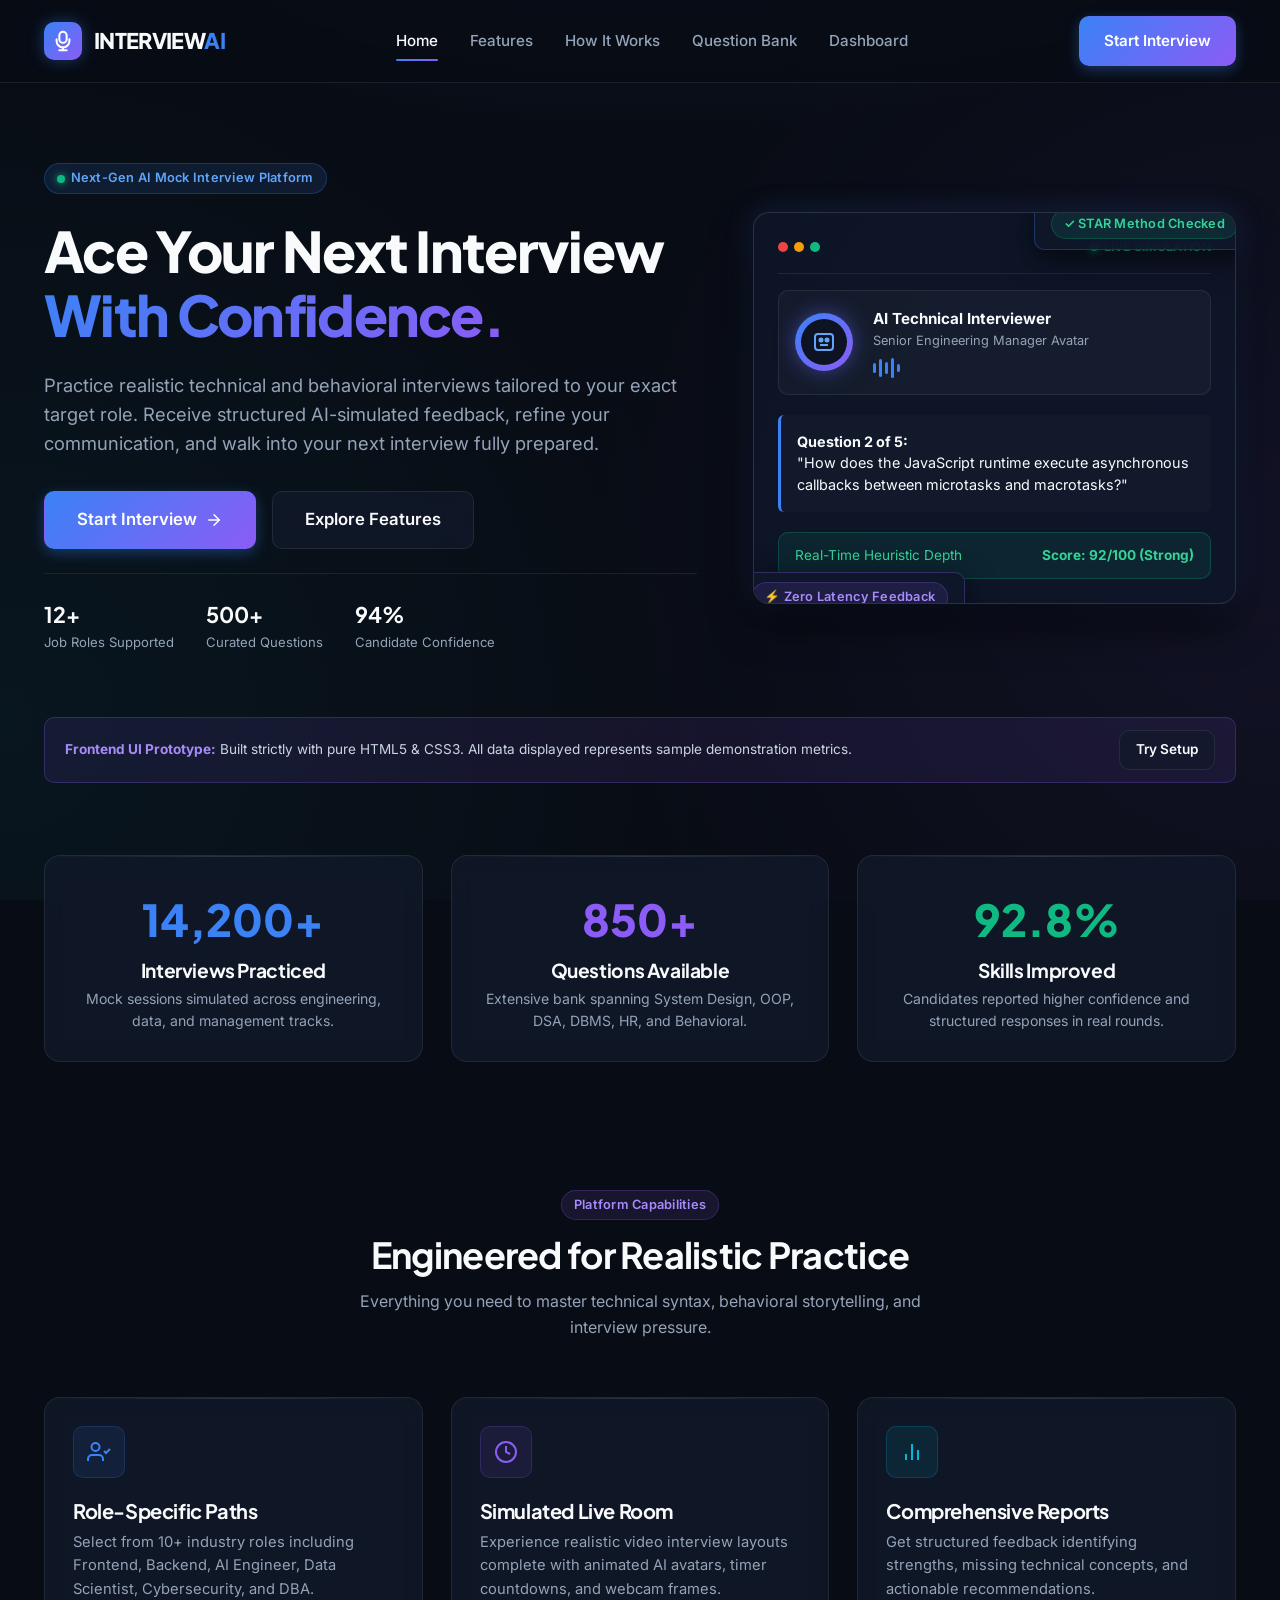
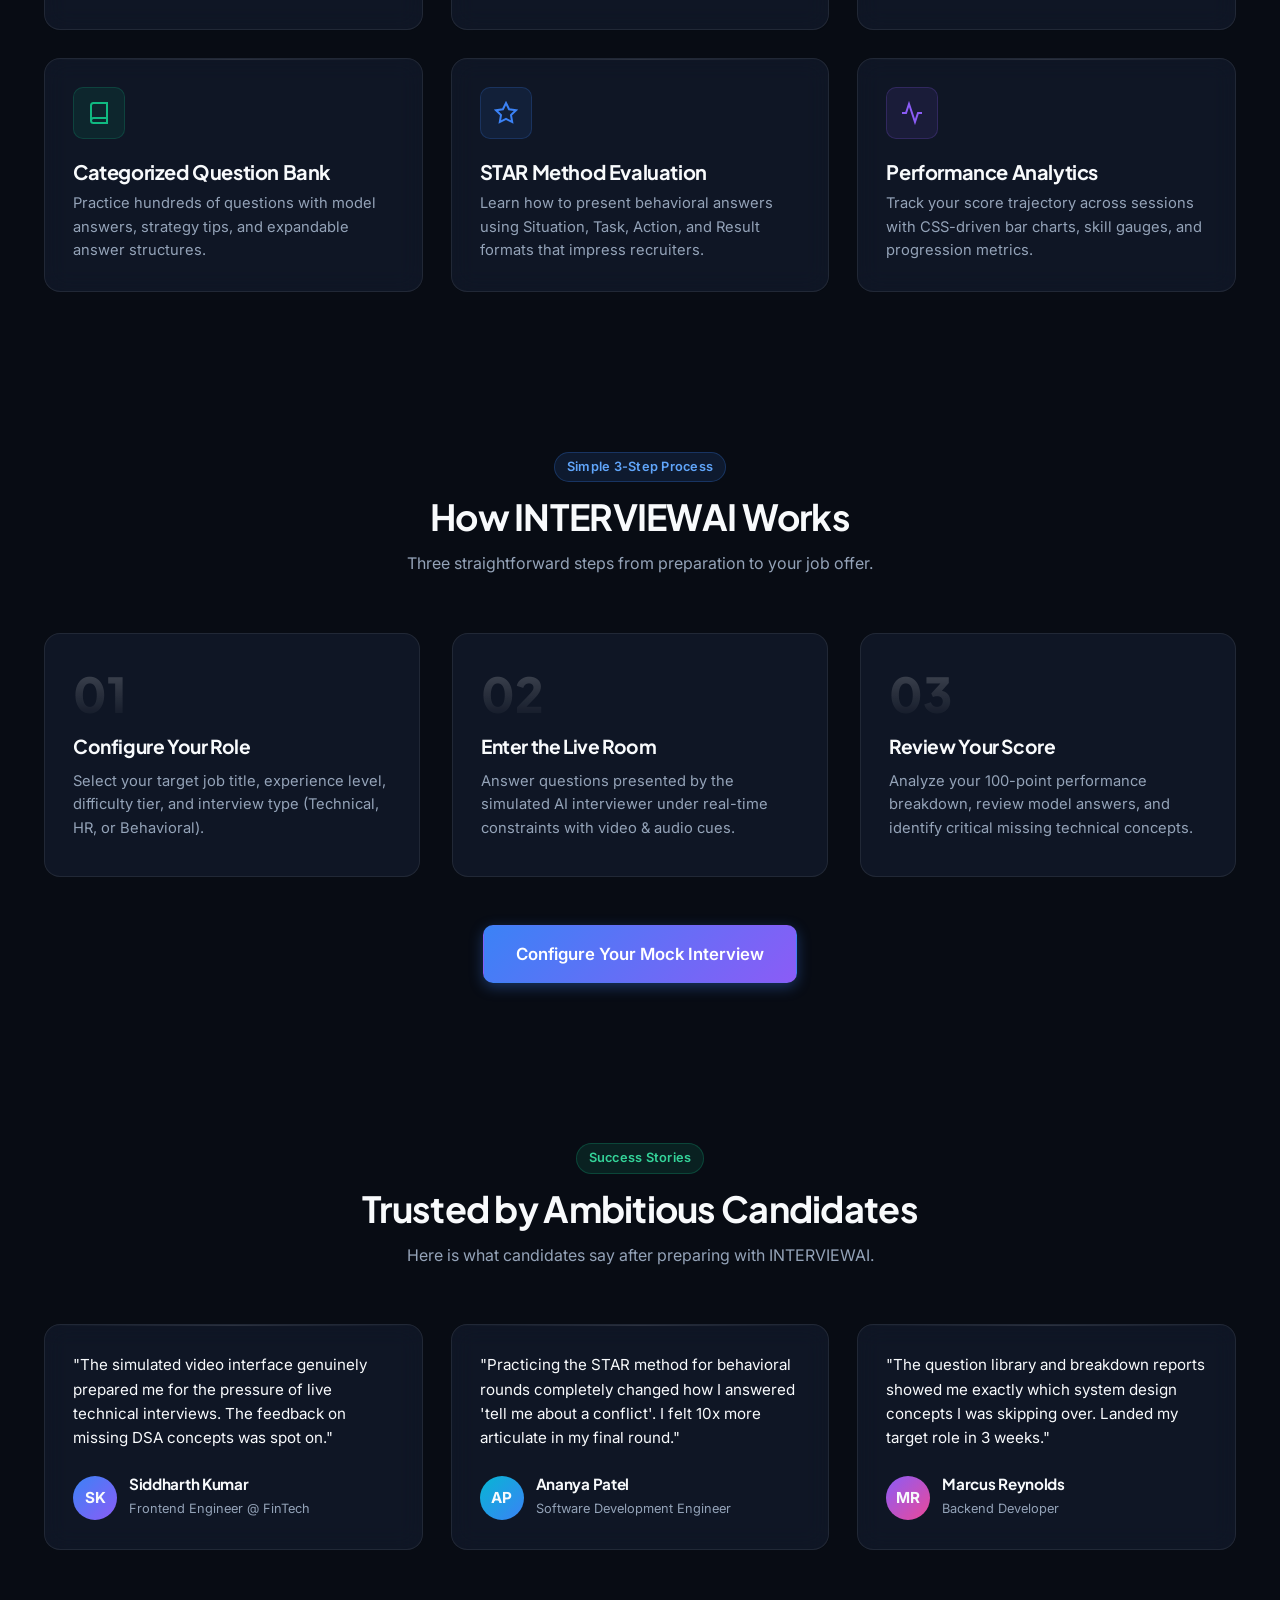
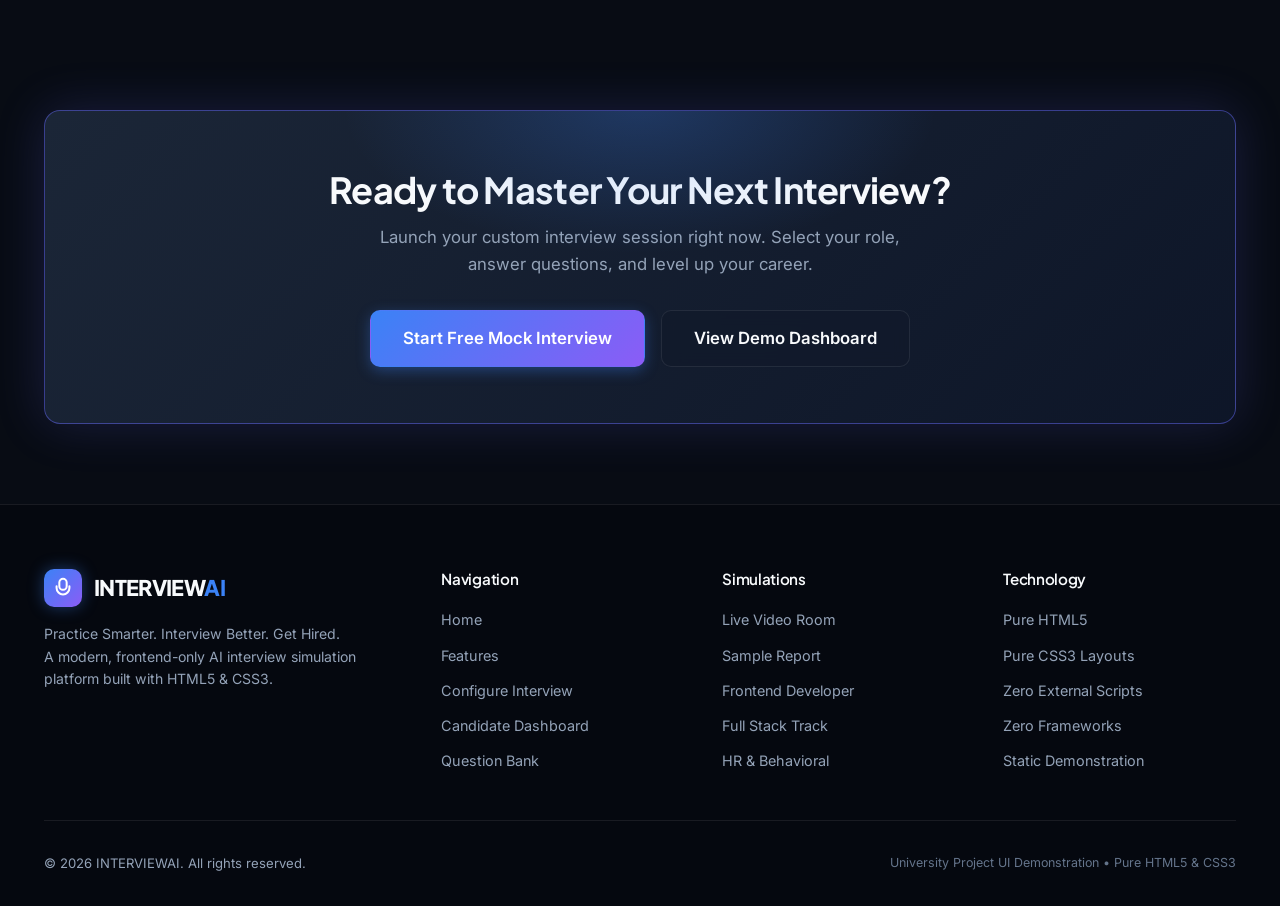
==== index.html @ 280d3ef1 "Initial commit: INTERVIEWAI modern AI interviewer UI prototype in HTML5 and CSS3" ====
<!DOCTYPE html>
<html lang="en">
<head>
  <meta charset="UTF-8">
  <meta name="viewport" content="width=device-width, initial-scale=1.0">
  <meta name="description" content="INTERVIEWAI - Practice Smarter. Interview Better. Get Hired. AI-powered mock interview platform prototype.">
  <title>INTERVIEWAI – Practice Smarter. Interview Better. Get Hired.</title>
  <link rel="stylesheet" href="css/style.css">
  <link rel="stylesheet" href="css/responsive.css">
</head>
<body>

  <!-- ================= Navigation Bar ================= -->
  <header class="navbar">
    <div class="container">
      <a href="index.html" class="brand">
        <div class="brand-icon">
          <!-- Inline Crisp SVG Icon (Zero JS) -->
          <svg viewBox="0 0 24 24" fill="none" stroke="currentColor" stroke-width="2.2" stroke-linecap="round" stroke-linejoin="round">
            <path d="M12 2a4 4 0 0 1 4 4v4a4 4 0 0 1-8 0V6a4 4 0 0 1 4-4z"></path>
            <path d="M19 10v2a7 7 0 0 1-14 0v-2"></path>
            <line x1="12" y1="19" x2="12" y2="22"></line>
            <line x1="8" y1="22" x2="16" y2="22"></line>
          </svg>
        </div>
        <div class="brand-name">INTERVIEW<span>AI</span></div>
      </a>

      <nav class="nav-links">
        <a href="index.html" class="nav-link active">Home</a>
        <a href="features.html" class="nav-link">Features</a>
        <a href="#how-it-works" class="nav-link">How It Works</a>
        <a href="questions.html" class="nav-link">Question Bank</a>
        <a href="dashboard.html" class="nav-link">Dashboard</a>
      </nav>

      <div class="nav-actions">
        <a href="setup.html" class="btn btn-primary">Start Interview</a>
      </div>
    </div>
  </header>

  <!-- ================= Hero Section ================= -->
  <section class="hero">
    <div class="container">
      <div class="hero-grid">
        
        <!-- Left Column: Copy & CTAs -->
        <div class="hero-content">
          <div class="hero-badge-wrap">
            <span class="badge badge-blue">
              <span class="pulse-dot"></span> Next-Gen AI Mock Interview Platform
            </span>
          </div>

          <h1 class="hero-title">
            Ace Your Next Interview <span class="gradient-text">With Confidence.</span>
          </h1>

          <p class="hero-description">
            Practice realistic technical and behavioral interviews tailored to your exact target role. Receive structured AI-simulated feedback, refine your communication, and walk into your next interview fully prepared.
          </p>

          <div class="hero-cta">
            <a href="setup.html" class="btn btn-primary btn-lg">
              Start Interview
              <svg width="18" height="18" viewBox="0 0 24 24" fill="none" stroke="currentColor" stroke-width="2" stroke-linecap="round" stroke-linejoin="round"><line x1="5" y1="12" x2="19" y2="12"></line><polyline points="12 5 19 12 12 19"></polyline></svg>
            </a>
            <a href="features.html" class="btn btn-secondary btn-lg">
              Explore Features
            </a>
          </div>

          <!-- Quick Statistics -->
          <div class="hero-meta">
            <div class="meta-item">
              <span class="meta-val">12+</span>
              <span class="meta-lbl">Job Roles Supported</span>
            </div>
            <div class="meta-item">
              <span class="meta-val">500+</span>
              <span class="meta-lbl">Curated Questions</span>
            </div>
            <div class="meta-item">
              <span class="meta-val">94%</span>
              <span class="meta-lbl">Candidate Confidence</span>
            </div>
          </div>
        </div>

        <!-- Right Column: Interactive CSS Illustration Mockup -->
        <div class="hero-visual">
          <div class="hero-mockup-card">
            
            <div class="mockup-header">
              <div class="mockup-dots">
                <span class="mockup-dot dot-red"></span>
                <span class="mockup-dot dot-yellow"></span>
                <span class="mockup-dot dot-green"></span>
              </div>
              <div class="mockup-status">
                <span class="pulse-dot"></span> LIVE SIMULATION
              </div>
            </div>

            <div class="mockup-body">
              
              <!-- AI Avatar Card with animated speaking waves -->
              <div class="avatar-preview">
                <div class="avatar-circle">
                  <div class="avatar-face">
                    <svg width="24" height="24" viewBox="0 0 24 24" fill="none" stroke="currentColor" stroke-width="2">
                      <rect x="3" y="4" width="18" height="16" rx="3"></rect>
                      <circle cx="9" cy="10" r="1.5" fill="currentColor"></circle>
                      <circle cx="15" cy="10" r="1.5" fill="currentColor"></circle>
                      <path d="M8 15h8"></path>
                    </svg>
                  </div>
                </div>
                <div class="avatar-details">
                  <div class="avatar-title">AI Technical Interviewer</div>
                  <div class="avatar-subtitle">Senior Engineering Manager Avatar</div>
                  <div class="speaking-wave">
                    <span class="wave-bar"></span>
                    <span class="wave-bar"></span>
                    <span class="wave-bar"></span>
                    <span class="wave-bar"></span>
                    <span class="wave-bar"></span>
                  </div>
                </div>
              </div>

              <!-- Question snippet -->
              <div class="mockup-question-box">
                <strong>Question 2 of 5:</strong>
                <p>"How does the JavaScript runtime execute asynchronous callbacks between microtasks and macrotasks?"</p>
              </div>

              <!-- Realtime Evaluation Pill -->
              <div class="mockup-score-pill">
                <span>Real-Time Heuristic Depth</span>
                <strong>Score: 92/100 (Strong)</strong>
              </div>

            </div>

            <!-- Floating Badges around mockup -->
            <div class="floating-card-1">
              <span class="badge badge-emerald">✓ STAR Method Checked</span>
            </div>
            <div class="floating-card-2">
              <span class="badge badge-violet">⚡ Zero Latency Feedback</span>
            </div>

          </div>
        </div>

      </div>
    </div>
  </section>

  <!-- ================= Prototype Notice Banner ================= -->
  <div class="container">
    <div class="prototype-banner">
      <div>
        <strong>Frontend UI Prototype:</strong> Built strictly with pure HTML5 & CSS3. All data displayed represents sample demonstration metrics.
      </div>
      <a href="setup.html" class="btn btn-sm btn-secondary">Try Setup</a>
    </div>
  </div>

  <!-- ================= Key Statistics Section ================= -->
  <section class="section-sm">
    <div class="container">
      <div class="grid-3">
        
        <div class="card text-center" style="text-align: center;">
          <div style="font-size: 2.75rem; font-weight: 800; font-family: var(--font-heading); color: var(--primary-blue); margin-bottom: 0.25rem;">
            14,200+
          </div>
          <h4 style="margin-bottom: 0.35rem;">Interviews Practiced</h4>
          <p style="color: var(--text-muted); font-size: 0.88rem;">Mock sessions simulated across engineering, data, and management tracks.</p>
        </div>

        <div class="card text-center" style="text-align: center;">
          <div style="font-size: 2.75rem; font-weight: 800; font-family: var(--font-heading); color: var(--accent-violet); margin-bottom: 0.25rem;">
            850+
          </div>
          <h4 style="margin-bottom: 0.35rem;">Questions Available</h4>
          <p style="color: var(--text-muted); font-size: 0.88rem;">Extensive bank spanning System Design, OOP, DSA, DBMS, HR, and Behavioral.</p>
        </div>

        <div class="card text-center" style="text-align: center;">
          <div style="font-size: 2.75rem; font-weight: 800; font-family: var(--font-heading); color: var(--accent-emerald); margin-bottom: 0.25rem;">
            92.8%
          </div>
          <h4 style="margin-bottom: 0.35rem;">Skills Improved</h4>
          <p style="color: var(--text-muted); font-size: 0.88rem;">Candidates reported higher confidence and structured responses in real rounds.</p>
        </div>

      </div>
    </div>
  </section>

  <!-- ================= Features Overview ================= -->
  <section class="section" id="features">
    <div class="container">
      
      <div class="section-header">
        <span class="badge badge-violet" style="margin-bottom: 0.75rem;">Platform Capabilities</span>
        <h2>Engineered for Realistic Practice</h2>
        <p>Everything you need to master technical syntax, behavioral storytelling, and interview pressure.</p>
      </div>

      <div class="grid-3">
        
        <!-- Feature 1 -->
        <div class="card feature-card">
          <div class="feature-icon-box">
            <svg width="24" height="24" viewBox="0 0 24 24" fill="none" stroke="currentColor" stroke-width="2">
              <path d="M16 21v-2a4 4 0 0 0-4-4H5a4 4 0 0 0-4 4v2"></path>
              <circle cx="8.5" cy="7" r="4"></circle>
              <polyline points="17 11 19 13 23 9"></polyline>
            </svg>
          </div>
          <h3>Role-Specific Paths</h3>
          <p>Select from 10+ industry roles including Frontend, Backend, AI Engineer, Data Scientist, Cybersecurity, and DBA.</p>
        </div>

        <!-- Feature 2 -->
        <div class="card feature-card">
          <div class="feature-icon-box violet">
            <svg width="24" height="24" viewBox="0 0 24 24" fill="none" stroke="currentColor" stroke-width="2">
              <circle cx="12" cy="12" r="10"></circle>
              <polyline points="12 6 12 12 16 14"></polyline>
            </svg>
          </div>
          <h3>Simulated Live Room</h3>
          <p>Experience realistic video interview layouts complete with animated AI avatars, timer countdowns, and webcam frames.</p>
        </div>

        <!-- Feature 3 -->
        <div class="card feature-card">
          <div class="feature-icon-box cyan">
            <svg width="24" height="24" viewBox="0 0 24 24" fill="none" stroke="currentColor" stroke-width="2">
              <line x1="18" y1="20" x2="18" y2="10"></line>
              <line x1="12" y1="20" x2="12" y2="4"></line>
              <line x1="6" y1="20" x2="6" y2="14"></line>
            </svg>
          </div>
          <h3>Comprehensive Reports</h3>
          <p>Get structured feedback identifying strengths, missing technical concepts, and actionable recommendations.</p>
        </div>

        <!-- Feature 4 -->
        <div class="card feature-card">
          <div class="feature-icon-box emerald">
            <svg width="24" height="24" viewBox="0 0 24 24" fill="none" stroke="currentColor" stroke-width="2">
              <path d="M4 19.5A2.5 2.5 0 0 1 6.5 17H20"></path>
              <path d="M6.5 2H20v20H6.5A2.5 2.5 0 0 1 4 19.5v-15A2.5 2.5 0 0 1 6.5 2z"></path>
            </svg>
          </div>
          <h3>Categorized Question Bank</h3>
          <p>Practice hundreds of questions with model answers, strategy tips, and expandable answer structures.</p>
        </div>

        <!-- Feature 5 -->
        <div class="card feature-card">
          <div class="feature-icon-box">
            <svg width="24" height="24" viewBox="0 0 24 24" fill="none" stroke="currentColor" stroke-width="2">
              <polygon points="12 2 15.09 8.26 22 9.27 17 14.14 18.18 21.02 12 17.77 5.82 21.02 7 14.14 2 9.27 8.91 8.26 12 2"></polygon>
            </svg>
          </div>
          <h3>STAR Method Evaluation</h3>
          <p>Learn how to present behavioral answers using Situation, Task, Action, and Result formats that impress recruiters.</p>
        </div>

        <!-- Feature 6 -->
        <div class="card feature-card">
          <div class="feature-icon-box violet">
            <svg width="24" height="24" viewBox="0 0 24 24" fill="none" stroke="currentColor" stroke-width="2">
              <path d="M22 12h-4l-3 9L9 3l-3 9H2"></path>
            </svg>
          </div>
          <h3>Performance Analytics</h3>
          <p>Track your score trajectory across sessions with CSS-driven bar charts, skill gauges, and progression metrics.</p>
        </div>

      </div>

    </div>
  </section>

  <!-- ================= How It Works Section ================= -->
  <section class="section" id="how-it-works">
    <div class="container">
      
      <div class="section-header">
        <span class="badge badge-blue" style="margin-bottom: 0.75rem;">Simple 3-Step Process</span>
        <h2>How INTERVIEWAI Works</h2>
        <p>Three straightforward steps from preparation to your job offer.</p>
      </div>

      <div class="steps-grid">
        
        <div class="step-card">
          <div class="step-number">01</div>
          <h3>Configure Your Role</h3>
          <p>Select your target job title, experience level, difficulty tier, and interview type (Technical, HR, or Behavioral).</p>
        </div>

        <div class="step-card">
          <div class="step-number">02</div>
          <h3>Enter the Live Room</h3>
          <p>Answer questions presented by the simulated AI interviewer under real-time constraints with video & audio cues.</p>
        </div>

        <div class="step-card">
          <div class="step-number">03</div>
          <h3>Review Your Score</h3>
          <p>Analyze your 100-point performance breakdown, review model answers, and identify critical missing technical concepts.</p>
        </div>

      </div>

      <div style="text-align: center; margin-top: 3rem;">
        <a href="setup.html" class="btn btn-primary btn-lg">Configure Your Mock Interview</a>
      </div>

    </div>
  </section>

  <!-- ================= Testimonials ================= -->
  <section class="section">
    <div class="container">
      
      <div class="section-header">
        <span class="badge badge-emerald" style="margin-bottom: 0.75rem;">Success Stories</span>
        <h2>Trusted by Ambitious Candidates</h2>
        <p>Here is what candidates say after preparing with INTERVIEWAI.</p>
      </div>

      <div class="grid-3">
        
        <div class="card testimonial-card">
          <p class="testimonial-quote">
            "The simulated video interface genuinely prepared me for the pressure of live technical interviews. The feedback on missing DSA concepts was spot on."
          </p>
          <div class="testimonial-author">
            <div class="author-avatar">SK</div>
            <div class="author-info">
              <h4>Siddharth Kumar</h4>
              <span>Frontend Engineer @ FinTech</span>
            </div>
          </div>
        </div>

        <div class="card testimonial-card">
          <p class="testimonial-quote">
            "Practicing the STAR method for behavioral rounds completely changed how I answered 'tell me about a conflict'. I felt 10x more articulate in my final round."
          </p>
          <div class="testimonial-author">
            <div class="author-avatar" style="background: var(--grad-cyan-blue);">AP</div>
            <div class="author-info">
              <h4>Ananya Patel</h4>
              <span>Software Development Engineer</span>
            </div>
          </div>
        </div>

        <div class="card testimonial-card">
          <p class="testimonial-quote">
            "The question library and breakdown reports showed me exactly which system design concepts I was skipping over. Landed my target role in 3 weeks."
          </p>
          <div class="testimonial-author">
            <div class="author-avatar" style="background: var(--grad-violet-rose);">MR</div>
            <div class="author-info">
              <h4>Marcus Reynolds</h4>
              <span>Backend Developer</span>
            </div>
          </div>
        </div>

      </div>

    </div>
  </section>

  <!-- ================= Call To Action Banner ================= -->
  <section class="section">
    <div class="container">
      <div class="cta-banner">
        <h2>Ready to Master Your Next Interview?</h2>
        <p>Launch your custom interview session right now. Select your role, answer questions, and level up your career.</p>
        <div style="display: flex; gap: 1rem; justify-content: center; flex-wrap: wrap;">
          <a href="setup.html" class="btn btn-primary btn-lg">Start Free Mock Interview</a>
          <a href="dashboard.html" class="btn btn-secondary btn-lg">View Demo Dashboard</a>
        </div>
      </div>
    </div>
  </section>

  <!-- ================= Footer ================= -->
  <footer class="footer">
    <div class="container">
      <div class="footer-grid">
        
        <div class="footer-col-brand">
          <a href="index.html" class="brand">
            <div class="brand-icon">
              <svg viewBox="0 0 24 24" fill="none" stroke="currentColor" stroke-width="2.2" stroke-linecap="round" stroke-linejoin="round">
                <path d="M12 2a4 4 0 0 1 4 4v4a4 4 0 0 1-8 0V6a4 4 0 0 1 4-4z"></path>
                <path d="M19 10v2a7 7 0 0 1-14 0v-2"></path>
              </svg>
            </div>
            <div class="brand-name">INTERVIEW<span>AI</span></div>
          </a>
          <p>
            Practice Smarter. Interview Better. Get Hired.<br>
            A modern, frontend-only AI interview simulation platform built with HTML5 & CSS3.
          </p>
        </div>

        <div class="footer-col">
          <h4>Navigation</h4>
          <div class="footer-links">
            <a href="index.html">Home</a>
            <a href="features.html">Features</a>
            <a href="setup.html">Configure Interview</a>
            <a href="dashboard.html">Candidate Dashboard</a>
            <a href="questions.html">Question Bank</a>
          </div>
        </div>

        <div class="footer-col">
          <h4>Simulations</h4>
          <div class="footer-links">
            <a href="interview.html">Live Video Room</a>
            <a href="results.html">Sample Report</a>
            <a href="setup.html">Frontend Developer</a>
            <a href="setup.html">Full Stack Track</a>
            <a href="setup.html">HR & Behavioral</a>
          </div>
        </div>

        <div class="footer-col">
          <h4>Technology</h4>
          <div class="footer-links">
            <span>Pure HTML5</span>
            <span>Pure CSS3 Layouts</span>
            <span>Zero External Scripts</span>
            <span>Zero Frameworks</span>
            <span>Static Demonstration</span>
          </div>
        </div>

      </div>

      <div class="footer-bottom">
        <div>
          © 2026 INTERVIEWAI. All rights reserved.
        </div>
        <div class="prototype-disclaimer">
          University Project UI Demonstration • Pure HTML5 & CSS3
        </div>
      </div>
    </div>
  </footer>

</body>
</html>
---- css/style.css ----
/* ==========================================================================
   INTERVIEWAI - Master Stylesheet (css/style.css)
   Pure HTML5 & CSS3 Design System
   SaaS Aesthetic: Dark Navy, Electric Blue & Violet Accents, Glassmorphism
   ========================================================================== */

@import url('https://fonts.googleapis.com/css2?family=Plus+Jakarta+Sans:wght@300;400;500;600;700;800&family=Inter:wght@300;400;500;600;700&display=swap');

/* --- Design Tokens & CSS Variables --- */
:root {
  /* Colors */
  --bg-main: #080c14;
  --bg-surface: #0f1523;
  --bg-card: rgba(18, 26, 43, 0.75);
  --bg-card-hover: rgba(26, 36, 60, 0.85);
  --bg-input: #121a2c;
  
  /* Borders */
  --border-subtle: rgba(255, 255, 255, 0.08);
  --border-focus: rgba(99, 102, 241, 0.5);
  --border-accent: rgba(59, 130, 246, 0.3);

  /* Accents */
  --primary-blue: #3b82f6;
  --primary-blue-glow: rgba(59, 130, 246, 0.25);
  --accent-violet: #8b5cf6;
  --accent-cyan: #06b6d4;
  --accent-emerald: #10b981;
  --accent-amber: #f59e0b;
  --accent-rose: #f43f5e;

  /* Gradients */
  --grad-primary: linear-gradient(135deg, #3b82f6 0%, #8b5cf6 100%);
  --grad-cyan-blue: linear-gradient(135deg, #06b6d4 0%, #3b82f6 100%);
  --grad-violet-rose: linear-gradient(135deg, #8b5cf6 0%, #ec4899 100%);
  --grad-card: linear-gradient(180deg, rgba(255, 255, 255, 0.04) 0%, rgba(255, 255, 255, 0.01) 100%);
  --grad-glow: radial-gradient(circle at 50% 0%, rgba(99, 102, 241, 0.15) 0%, transparent 70%);

  /* Typography */
  --font-heading: 'Plus Jakarta Sans', -apple-system, BlinkMacSystemFont, sans-serif;
  --font-body: 'Inter', -apple-system, BlinkMacSystemFont, sans-serif;

  /* Text Colors */
  --text-main: #f8fafc;
  --text-muted: #94a3b8;
  --text-dim: #64748b;
  --text-inverse: #090d16;

  /* Shadows */
  --shadow-sm: 0 2px 4px rgba(0, 0, 0, 0.3);
  --shadow-md: 0 4px 16px rgba(0, 0, 0, 0.4);
  --shadow-lg: 0 10px 30px rgba(0, 0, 0, 0.6);
  --shadow-glow: 0 0 25px rgba(59, 130, 246, 0.35);

  /* Radii */
  --radius-sm: 6px;
  --radius-md: 10px;
  --radius-lg: 16px;
  --radius-full: 9999px;

  /* Transitions */
  --transition-fast: all 0.2s cubic-bezier(0.4, 0, 0.2, 1);
  --transition-normal: all 0.3s cubic-bezier(0.4, 0, 0.2, 1);
}

/* --- Base & Reset --- */
*, *::before, *::after {
  box-sizing: border-box;
  margin: 0;
  padding: 0;
}

html {
  font-size: 16px;
  scroll-behavior: smooth;
  color-scheme: dark;
}

body {
  font-family: var(--font-body);
  background-color: var(--bg-main);
  color: var(--text-main);
  line-height: 1.6;
  min-height: 100vh;
  display: flex;
  flex-direction: column;
  background-image: 
    radial-gradient(ellipse 80% 50% at 50% -20%, rgba(59, 130, 246, 0.15), transparent 70%),
    radial-gradient(circle at 100% 60%, rgba(139, 92, 246, 0.08), transparent 50%),
    radial-gradient(circle at 0% 80%, rgba(6, 182, 212, 0.06), transparent 50%);
  background-attachment: fixed;
  overflow-x: hidden;
}

a {
  color: inherit;
  text-decoration: none;
  transition: var(--transition-fast);
}

ul, ol {
  list-style: none;
}

img, svg {
  display: block;
  max-width: 100%;
}

button, input, select, textarea {
  font-family: inherit;
  font-size: inherit;
}

/* --- Typography Utilities --- */
h1, h2, h3, h4, h5, h6 {
  font-family: var(--font-heading);
  font-weight: 700;
  color: var(--text-main);
  line-height: 1.25;
  letter-spacing: -0.02em;
}

h1 { font-size: 3rem; }
h2 { font-size: 2.25rem; }
h3 { font-size: 1.5rem; }
h4 { font-size: 1.2rem; }

.gradient-text {
  background: var(--grad-primary);
  -webkit-background-clip: text;
  -webkit-text-fill-color: transparent;
  background-clip: text;
}

.gradient-cyan {
  background: var(--grad-cyan-blue);
  -webkit-background-clip: text;
  -webkit-text-fill-color: transparent;
  background-clip: text;
}

p.lead {
  font-size: 1.2rem;
  color: var(--text-muted);
  max-width: 650px;
}

/* --- Container & Layout --- */
.container {
  width: 100%;
  max-width: 1240px;
  margin-left: auto;
  margin-right: auto;
  padding-left: 1.5rem;
  padding-right: 1.5rem;
}

.section {
  padding: 5rem 0;
  position: relative;
}

.section-sm {
  padding: 3rem 0;
}

.section-header {
  text-align: center;
  margin-bottom: 3.5rem;
}

.section-header h2 {
  margin-bottom: 0.75rem;
}

.section-header p {
  color: var(--text-muted);
  max-width: 580px;
  margin: 0 auto;
}

/* --- Navigation Bar --- */
.navbar {
  position: sticky;
  top: 0;
  z-index: 100;
  background: rgba(8, 12, 20, 0.85);
  backdrop-filter: blur(16px);
  -webkit-backdrop-filter: blur(16px);
  border-bottom: 1px solid var(--border-subtle);
  padding: 1rem 0;
}

.navbar .container {
  display: flex;
  align-items: center;
  justify-content: space-between;
}

.brand {
  display: flex;
  align-items: center;
  gap: 0.75rem;
  font-family: var(--font-heading);
  font-size: 1.35rem;
  font-weight: 800;
  letter-spacing: -0.03em;
  color: var(--text-main);
}

.brand-icon {
  width: 38px;
  height: 38px;
  border-radius: var(--radius-md);
  background: var(--grad-primary);
  display: flex;
  align-items: center;
  justify-content: center;
  box-shadow: 0 0 16px rgba(59, 130, 246, 0.4);
}

.brand-icon svg {
  width: 22px;
  height: 22px;
  stroke: #ffffff;
}

.brand-name span {
  color: var(--primary-blue);
}

.nav-links {
  display: flex;
  align-items: center;
  gap: 2rem;
}

.nav-link {
  color: var(--text-muted);
  font-size: 0.95rem;
  font-weight: 500;
  position: relative;
  padding: 0.25rem 0;
}

.nav-link:hover,
.nav-link.active {
  color: var(--text-main);
}

.nav-link.active::after {
  content: '';
  position: absolute;
  bottom: -4px;
  left: 0;
  width: 100%;
  height: 2px;
  background: var(--grad-primary);
  border-radius: var(--radius-full);
}

.nav-actions {
  display: flex;
  align-items: center;
  gap: 1rem;
}

/* CSS-Only Mobile Menu Toggle */
.mobile-toggle {
  display: none;
}

/* --- Buttons --- */
.btn {
  display: inline-flex;
  align-items: center;
  justify-content: center;
  gap: 0.5rem;
  padding: 0.75rem 1.5rem;
  font-size: 0.95rem;
  font-weight: 600;
  border-radius: var(--radius-md);
  border: 1px solid transparent;
  cursor: pointer;
  transition: var(--transition-fast);
  text-align: center;
  white-space: nowrap;
}

.btn-primary {
  background: var(--grad-primary);
  color: #ffffff;
  box-shadow: 0 4px 14px rgba(59, 130, 246, 0.35);
}

.btn-primary:hover {
  transform: translateY(-2px);
  box-shadow: 0 6px 20px rgba(59, 130, 246, 0.55);
}

.btn-secondary {
  background: var(--bg-card);
  color: var(--text-main);
  border-color: var(--border-subtle);
  backdrop-filter: blur(8px);
}

.btn-secondary:hover {
  background: var(--bg-card-hover);
  border-color: rgba(255, 255, 255, 0.18);
  transform: translateY(-2px);
}

.btn-outline {
  background: transparent;
  color: var(--text-main);
  border-color: var(--border-subtle);
}

.btn-outline:hover {
  border-color: var(--primary-blue);
  color: var(--primary-blue);
  background: rgba(59, 130, 246, 0.08);
}

.btn-sm {
  padding: 0.5rem 1rem;
  font-size: 0.85rem;
}

.btn-lg {
  padding: 0.9rem 2rem;
  font-size: 1.05rem;
}

.btn-block {
  width: 100%;
}

.btn-danger {
  background: rgba(244, 63, 94, 0.15);
  color: var(--accent-rose);
  border-color: rgba(244, 63, 94, 0.3);
}

.btn-danger:hover {
  background: var(--accent-rose);
  color: #fff;
}

.btn-success {
  background: rgba(16, 185, 129, 0.15);
  color: var(--accent-emerald);
  border-color: rgba(16, 185, 129, 0.3);
}

.btn-success:hover {
  background: var(--accent-emerald);
  color: #fff;
}

/* --- Badges & Pills --- */
.badge {
  display: inline-flex;
  align-items: center;
  gap: 0.35rem;
  padding: 0.25rem 0.75rem;
  border-radius: var(--radius-full);
  font-size: 0.8rem;
  font-weight: 600;
  letter-spacing: 0.02em;
}

.badge-blue {
  background: rgba(59, 130, 246, 0.12);
  color: #60a5fa;
  border: 1px solid rgba(59, 130, 246, 0.25);
}

.badge-violet {
  background: rgba(139, 92, 246, 0.12);
  color: #a78bfa;
  border: 1px solid rgba(139, 92, 246, 0.25);
}

.badge-emerald {
  background: rgba(16, 185, 129, 0.12);
  color: #34d399;
  border: 1px solid rgba(16, 185, 129, 0.25);
}

.badge-amber {
  background: rgba(245, 158, 11, 0.12);
  color: #fbbf24;
  border: 1px solid rgba(245, 158, 11, 0.25);
}

.badge-rose {
  background: rgba(244, 63, 94, 0.12);
  color: #fb7185;
  border: 1px solid rgba(244, 63, 94, 0.25);
}

.badge-gray {
  background: rgba(148, 163, 184, 0.12);
  color: #cbd5e1;
  border: 1px solid rgba(148, 163, 184, 0.2);
}

/* --- Cards & Glassmorphism --- */
.card {
  background: var(--bg-card);
  border: 1px solid var(--border-subtle);
  border-radius: var(--radius-lg);
  padding: 1.75rem;
  backdrop-filter: blur(12px);
  -webkit-backdrop-filter: blur(12px);
  transition: var(--transition-normal);
  position: relative;
  overflow: hidden;
}

.card::before {
  content: '';
  position: absolute;
  top: 0;
  left: 0;
  right: 0;
  height: 1px;
  background: linear-gradient(90deg, transparent, rgba(255, 255, 255, 0.12), transparent);
}

.card:hover {
  border-color: rgba(255, 255, 255, 0.16);
  transform: translateY(-3px);
  box-shadow: var(--shadow-md);
}

.card-interactive {
  cursor: pointer;
}

.card-interactive:hover {
  border-color: var(--border-focus);
  box-shadow: 0 10px 30px rgba(59, 130, 246, 0.15);
}

/* --- Grid Systems --- */
.grid-2 {
  display: grid;
  grid-template-columns: repeat(2, 1fr);
  gap: 1.75rem;
}

.grid-3 {
  display: grid;
  grid-template-columns: repeat(3, 1fr);
  gap: 1.75rem;
}

.grid-4 {
  display: grid;
  grid-template-columns: repeat(4, 1fr);
  gap: 1.5rem;
}

/* --- Hero Section & CSS Illustrations --- */
.hero {
  padding: 5rem 0 4rem;
  position: relative;
  overflow: hidden;
}

.hero-grid {
  display: grid;
  grid-template-columns: 1.15fr 0.85fr;
  align-items: center;
  gap: 3.5rem;
}

.hero-content {
  display: flex;
  flex-direction: column;
  gap: 1.5rem;
}

.hero-badge-wrap {
  display: inline-flex;
}

.hero-title {
  font-size: 3.5rem;
  line-height: 1.15;
  font-weight: 800;
  letter-spacing: -0.03em;
}

.hero-description {
  font-size: 1.15rem;
  color: var(--text-muted);
  line-height: 1.6;
}

.hero-cta {
  display: flex;
  align-items: center;
  gap: 1rem;
  flex-wrap: wrap;
  margin-top: 0.5rem;
}

.hero-meta {
  display: flex;
  align-items: center;
  gap: 2rem;
  padding-top: 1.5rem;
  border-top: 1px solid var(--border-subtle);
}

.meta-item {
  display: flex;
  flex-direction: column;
}

.meta-val {
  font-size: 1.35rem;
  font-weight: 700;
  color: var(--text-main);
  font-family: var(--font-heading);
}

.meta-lbl {
  font-size: 0.82rem;
  color: var(--text-muted);
}

/* Hero CSS Graphic / Illustration */
.hero-visual {
  position: relative;
}

.hero-mockup-card {
  background: rgba(15, 23, 42, 0.85);
  border: 1px solid rgba(255, 255, 255, 0.12);
  border-radius: var(--radius-lg);
  padding: 1.5rem;
  box-shadow: 0 20px 40px rgba(0, 0, 0, 0.6), 0 0 30px rgba(59, 130, 246, 0.2);
  position: relative;
  overflow: hidden;
}

.mockup-header {
  display: flex;
  align-items: center;
  justify-content: space-between;
  padding-bottom: 1rem;
  margin-bottom: 1rem;
  border-bottom: 1px solid var(--border-subtle);
}

.mockup-dots {
  display: flex;
  gap: 6px;
}

.mockup-dot {
  width: 10px;
  height: 10px;
  border-radius: 50%;
}
.dot-red { background: #ef4444; }
.dot-yellow { background: #f59e0b; }
.dot-green { background: #10b981; }

.mockup-status {
  font-size: 0.78rem;
  color: var(--accent-emerald);
  display: flex;
  align-items: center;
  gap: 6px;
  font-weight: 600;
}

.pulse-dot {
  width: 8px;
  height: 8px;
  border-radius: 50%;
  background: var(--accent-emerald);
  box-shadow: 0 0 8px var(--accent-emerald);
  animation: pulseAnimation 2s infinite;
}

@keyframes pulseAnimation {
  0% { transform: scale(0.95); box-shadow: 0 0 0 0 rgba(16, 185, 129, 0.7); }
  70% { transform: scale(1); box-shadow: 0 0 0 8px rgba(16, 185, 129, 0); }
  100% { transform: scale(0.95); box-shadow: 0 0 0 0 rgba(16, 185, 129, 0); }
}

.mockup-body {
  display: flex;
  flex-direction: column;
  gap: 1.25rem;
}

/* AI Avatar Graphic in Hero */
.avatar-preview {
  display: flex;
  align-items: center;
  gap: 1.25rem;
  background: rgba(255, 255, 255, 0.03);
  padding: 1rem;
  border-radius: var(--radius-md);
  border: 1px solid var(--border-subtle);
}

.avatar-circle {
  width: 58px;
  height: 58px;
  border-radius: 50%;
  background: var(--grad-primary);
  display: flex;
  align-items: center;
  justify-content: center;
  position: relative;
  flex-shrink: 0;
  box-shadow: 0 0 20px rgba(99, 102, 241, 0.5);
}

.avatar-face {
  width: 46px;
  height: 46px;
  border-radius: 50%;
  background: #0d1322;
  display: flex;
  align-items: center;
  justify-content: center;
  color: #60a5fa;
}

.avatar-details {
  flex: 1;
}

.avatar-title {
  font-size: 0.95rem;
  font-weight: 700;
  color: var(--text-main);
}

.avatar-subtitle {
  font-size: 0.8rem;
  color: var(--text-muted);
}

/* Sound Waves Animation */
.speaking-wave {
  display: flex;
  align-items: center;
  gap: 3px;
  height: 20px;
  margin-top: 6px;
}

.wave-bar {
  width: 3px;
  height: 6px;
  background: var(--primary-blue);
  border-radius: 2px;
  animation: waveBar 1.2s ease-in-out infinite alternate;
}

.wave-bar:nth-child(1) { animation-delay: 0.1s; height: 10px; }
.wave-bar:nth-child(2) { animation-delay: 0.3s; height: 18px; }
.wave-bar:nth-child(3) { animation-delay: 0.5s; height: 12px; }
.wave-bar:nth-child(4) { animation-delay: 0.2s; height: 20px; }
.wave-bar:nth-child(5) { animation-delay: 0.4s; height: 8px; }

@keyframes waveBar {
  0% { transform: scaleY(0.4); opacity: 0.6; }
  100% { transform: scaleY(1.3); opacity: 1; background: var(--accent-violet); }
}

.mockup-question-box {
  background: rgba(18, 26, 44, 0.9);
  border-left: 3px solid var(--primary-blue);
  padding: 1rem;
  border-radius: var(--radius-sm);
  font-size: 0.9rem;
  color: var(--text-main);
  line-height: 1.5;
}

.mockup-score-pill {
  display: flex;
  align-items: center;
  justify-content: space-between;
  background: rgba(16, 185, 129, 0.1);
  border: 1px solid rgba(16, 185, 129, 0.25);
  border-radius: var(--radius-md);
  padding: 0.75rem 1rem;
  font-size: 0.85rem;
  color: #34d399;
}

/* Floating floating badges around hero */
.floating-card-1 {
  position: absolute;
  top: -15px;
  right: -20px;
  background: rgba(15, 23, 42, 0.9);
  border: 1px solid var(--border-accent);
  padding: 0.6rem 1rem;
  border-radius: var(--radius-md);
  font-size: 0.82rem;
  display: flex;
  align-items: center;
  gap: 0.5rem;
  box-shadow: var(--shadow-lg);
  backdrop-filter: blur(10px);
  animation: floatSlow 4s ease-in-out infinite alternate;
}

.floating-card-2 {
  position: absolute;
  bottom: -20px;
  left: -20px;
  background: rgba(15, 23, 42, 0.9);
  border: 1px solid rgba(139, 92, 246, 0.3);
  padding: 0.6rem 1rem;
  border-radius: var(--radius-md);
  font-size: 0.82rem;
  display: flex;
  align-items: center;
  gap: 0.5rem;
  box-shadow: var(--shadow-lg);
  backdrop-filter: blur(10px);
  animation: floatSlow 5s ease-in-out 1s infinite alternate-reverse;
}

@keyframes floatSlow {
  0% { transform: translateY(0); }
  100% { transform: translateY(-8px); }
}

/* --- Features Overview Grid --- */
.feature-icon-box {
  width: 52px;
  height: 52px;
  border-radius: var(--radius-md);
  display: flex;
  align-items: center;
  justify-content: center;
  margin-bottom: 1.25rem;
  background: rgba(59, 130, 246, 0.1);
  border: 1px solid rgba(59, 130, 246, 0.2);
  color: var(--primary-blue);
}

.feature-icon-box.violet {
  background: rgba(139, 92, 246, 0.1);
  border-color: rgba(139, 92, 246, 0.2);
  color: var(--accent-violet);
}

.feature-icon-box.cyan {
  background: rgba(6, 182, 212, 0.1);
  border-color: rgba(6, 182, 212, 0.2);
  color: var(--accent-cyan);
}

.feature-icon-box.emerald {
  background: rgba(16, 185, 129, 0.1);
  border-color: rgba(16, 185, 129, 0.2);
  color: var(--accent-emerald);
}

.feature-card h3 {
  font-size: 1.25rem;
  margin-bottom: 0.5rem;
}

.feature-card p {
  color: var(--text-muted);
  font-size: 0.92rem;
  line-height: 1.6;
}

/* --- How It Works Steps --- */
.steps-grid {
  display: grid;
  grid-template-columns: repeat(3, 1fr);
  gap: 2rem;
  position: relative;
}

.step-card {
  position: relative;
  background: var(--bg-card);
  border: 1px solid var(--border-subtle);
  border-radius: var(--radius-lg);
  padding: 2.25rem 1.75rem;
}

.step-number {
  font-size: 3rem;
  font-weight: 800;
  font-family: var(--font-heading);
  line-height: 1;
  background: linear-gradient(180deg, rgba(255, 255, 255, 0.2) 0%, rgba(255, 255, 255, 0.02) 100%);
  -webkit-background-clip: text;
  -webkit-text-fill-color: transparent;
  margin-bottom: 1rem;
}

.step-card h3 {
  font-size: 1.2rem;
  margin-bottom: 0.75rem;
}

.step-card p {
  color: var(--text-muted);
  font-size: 0.92rem;
}

/* --- Testimonials --- */
.testimonial-card {
  display: flex;
  flex-direction: column;
  justify-content: space-between;
}

.testimonial-quote {
  font-size: 0.95rem;
  color: var(--text-main);
  line-height: 1.6;
  margin-bottom: 1.5rem;
  position: relative;
}

.testimonial-author {
  display: flex;
  align-items: center;
  gap: 0.75rem;
}

.author-avatar {
  width: 44px;
  height: 44px;
  border-radius: 50%;
  background: var(--grad-primary);
  display: flex;
  align-items: center;
  justify-content: center;
  font-weight: 700;
  font-size: 0.95rem;
}

.author-info h4 {
  font-size: 0.95rem;
  margin-bottom: 2px;
}

.author-info span {
  font-size: 0.8rem;
  color: var(--text-muted);
}

/* --- Call to Action Banner --- */
.cta-banner {
  background: linear-gradient(135deg, rgba(30, 41, 59, 0.9) 0%, rgba(15, 23, 42, 0.9) 100%);
  border: 1px solid var(--border-focus);
  border-radius: var(--radius-lg);
  padding: 3.5rem 2.5rem;
  text-align: center;
  position: relative;
  overflow: hidden;
  box-shadow: 0 0 50px rgba(99, 102, 241, 0.2);
}

.cta-banner::before {
  content: '';
  position: absolute;
  top: -50%;
  left: 50%;
  transform: translateX(-50%);
  width: 600px;
  height: 300px;
  background: radial-gradient(ellipse, rgba(59, 130, 246, 0.25), transparent 70%);
  pointer-events: none;
}

.cta-banner h2 {
  font-size: 2.25rem;
  margin-bottom: 0.75rem;
}

.cta-banner p {
  color: var(--text-muted);
  max-width: 550px;
  margin: 0 auto 2rem;
  font-size: 1.05rem;
}

/* --- Footer --- */
.footer {
  margin-top: auto;
  background: #05080f;
  border-top: 1px solid var(--border-subtle);
  padding: 4rem 0 2rem;
  font-size: 0.9rem;
  color: var(--text-muted);
}

.footer-grid {
  display: grid;
  grid-template-columns: 1.5fr 1fr 1fr 1fr;
  gap: 3rem;
  margin-bottom: 3rem;
}

.footer-col-brand p {
  margin-top: 1rem;
  font-size: 0.88rem;
  line-height: 1.6;
  max-width: 320px;
}

.footer-col h4 {
  color: var(--text-main);
  font-size: 0.95rem;
  margin-bottom: 1.25rem;
  font-weight: 600;
}

.footer-links {
  display: flex;
  flex-direction: column;
  gap: 0.75rem;
}

.footer-links a:hover {
  color: var(--primary-blue);
  transform: translateX(3px);
}

.footer-bottom {
  display: flex;
  align-items: center;
  justify-content: space-between;
  padding-top: 2rem;
  border-top: 1px solid var(--border-subtle);
  font-size: 0.82rem;
}

.prototype-disclaimer {
  color: var(--text-dim);
  font-size: 0.78rem;
}

/* --- Form Controls (Setup & Filters) --- */
.form-group {
  display: flex;
  flex-direction: column;
  gap: 0.5rem;
  margin-bottom: 1.5rem;
}

.form-label {
  font-size: 0.9rem;
  font-weight: 600;
  color: var(--text-main);
}

.form-hint {
  font-size: 0.8rem;
  color: var(--text-muted);
}

.form-control {
  width: 100%;
  padding: 0.85rem 1.15rem;
  background: var(--bg-input);
  border: 1px solid var(--border-subtle);
  border-radius: var(--radius-md);
  color: var(--text-main);
  font-size: 0.95rem;
  transition: var(--transition-fast);
  outline: none;
}

.form-control:focus {
  border-color: var(--primary-blue);
  box-shadow: 0 0 0 3px var(--primary-blue-glow);
}

select.form-control {
  appearance: none;
  background-image: url("data:image/svg+xml;charset=UTF-8,%3csvg xmlns='http://www.w3.org/2000/svg' viewBox='0 0 24 24' fill='none' stroke='%2394a3b8' stroke-width='2' stroke-linecap='round' stroke-linejoin='round'%3e%3cpolyline points='6 9 12 15 18 9'%3e%3c/polyline%3e%3c/svg%3e");
  background-repeat: no-repeat;
  background-position: right 1rem center;
  background-size: 1.1em;
  padding-right: 2.5rem;
  cursor: pointer;
}

textarea.form-control {
  resize: vertical;
  min-height: 120px;
}

/* Radio Cards Grid */
.radio-card-grid {
  display: grid;
  grid-template-columns: repeat(auto-fit, minmax(140px, 1fr));
  gap: 0.75rem;
}

.radio-card {
  position: relative;
  display: block;
}

.radio-card input {
  position: absolute;
  opacity: 0;
  cursor: pointer;
}

.radio-card-content {
  display: flex;
  flex-direction: column;
  align-items: center;
  justify-content: center;
  padding: 1rem 0.75rem;
  background: var(--bg-surface);
  border: 1px solid var(--border-subtle);
  border-radius: var(--radius-md);
  cursor: pointer;
  text-align: center;
  transition: var(--transition-fast);
  font-weight: 500;
  font-size: 0.88rem;
  color: var(--text-muted);
}

.radio-card:hover .radio-card-content {
  border-color: rgba(255, 255, 255, 0.2);
  color: var(--text-main);
}

.radio-card input:checked + .radio-card-content {
  background: rgba(59, 130, 246, 0.12);
  border-color: var(--primary-blue);
  color: #fff;
  box-shadow: 0 0 14px rgba(59, 130, 246, 0.25);
}

/* Notice & Alerts */
.prototype-banner {
  background: rgba(139, 92, 246, 0.1);
  border: 1px solid rgba(139, 92, 246, 0.25);
  border-radius: var(--radius-md);
  padding: 0.75rem 1.25rem;
  font-size: 0.85rem;
  color: #cbd5e1;
  display: flex;
  align-items: center;
  justify-content: space-between;
  gap: 1rem;
  margin-bottom: 1.5rem;
}

.prototype-banner strong {
  color: #a78bfa;
}
---- css/responsive.css ----
/* ==========================================================================
   INTERVIEWAI - Responsive Stylesheet (css/responsive.css)
   Clean Breakpoint Adaptation for Desktops, Laptops, Tablets & Mobile Devices
   ========================================================================== */

/* --- Tablet / Medium Screens (Max Width: 1024px) --- */
@media (max-width: 1024px) {
  .hero-grid {
    grid-template-columns: 1fr;
    gap: 3rem;
  }

  .hero-content {
    text-align: center;
    align-items: center;
  }

  .hero-title {
    font-size: 2.75rem;
  }

  .hero-cta {
    justify-content: center;
  }

  .hero-meta {
    justify-content: center;
  }

  .hero-mockup-card {
    max-width: 600px;
    margin: 0 auto;
  }

  .dashboard-top-grid {
    grid-template-columns: 1fr;
  }

  .analytics-grid {
    grid-template-columns: 1fr;
  }

  .interview-layout {
    grid-template-columns: 1fr;
  }

  .competency-cards-grid {
    grid-template-columns: repeat(2, 1fr);
  }

  .results-hero-card {
    grid-template-columns: 1fr;
    text-align: center;
    gap: 2rem;
  }

  .hero-verdict-details {
    align-items: center;
  }

  .verdict-badge-row {
    justify-content: center;
  }

  .hero-meta-strip {
    justify-content: center;
  }

  .footer-grid {
    grid-template-columns: 1fr 1fr;
    gap: 2rem;
  }
}

/* --- Mobile / Small Tablet (Max Width: 768px) --- */
@media (max-width: 768px) {
  .section {
    padding: 3.5rem 0;
  }

  h1 { font-size: 2.25rem; }
  h2 { font-size: 1.75rem; }
  h3 { font-size: 1.25rem; }

  /* Navbar Mobile Layout */
  .navbar .container {
    flex-wrap: wrap;
  }

  .nav-links {
    display: flex;
    width: 100%;
    order: 3;
    margin-top: 1rem;
    padding-top: 1rem;
    border-top: 1px solid var(--border-subtle);
    justify-content: center;
    gap: 1.25rem;
    flex-wrap: wrap;
  }

  .nav-actions {
    margin-left: auto;
  }

  .video-feeds-grid {
    grid-template-columns: 1fr;
  }

  .grid-2, .grid-3, .grid-4 {
    grid-template-columns: 1fr;
  }

  .steps-grid {
    grid-template-columns: 1fr;
  }

  .metrics-grid {
    grid-template-columns: 1fr;
  }

  .feedback-two-col {
    grid-template-columns: 1fr;
  }

  .competency-cards-grid {
    grid-template-columns: 1fr;
  }

  .answer-actions {
    flex-direction: column;
    align-items: stretch;
  }

  .left-actions, .right-actions {
    display: flex;
    width: 100%;
    justify-content: space-between;
  }

  .topbar-content {
    flex-direction: column;
    align-items: flex-start;
  }

  .topbar-progress-section {
    width: 100%;
    max-width: 100%;
  }

  .topbar-timer-wrap {
    width: 100%;
    justify-content: space-between;
  }

  .floating-card-1, .floating-card-2 {
    display: none;
  }

  .footer-grid {
    grid-template-columns: 1fr;
    gap: 2rem;
  }

  .footer-bottom {
    flex-direction: column;
    gap: 1rem;
    text-align: center;
  }
}

/* --- Extra Small Screens (Max Width: 480px) --- */
@media (max-width: 480px) {
  .hero-title {
    font-size: 2rem;
  }

  .btn {
    width: 100%;
  }

  .hero-cta {
    flex-direction: column;
    width: 100%;
  }

  .summary-left {
    flex-direction: column;
    align-items: flex-start;
    gap: 0.5rem;
  }

  .review-summary-bar {
    flex-direction: column;
    align-items: flex-start;
    gap: 0.75rem;
  }

  .summary-right {
    width: 100%;
    justify-content: space-between;
  }
}
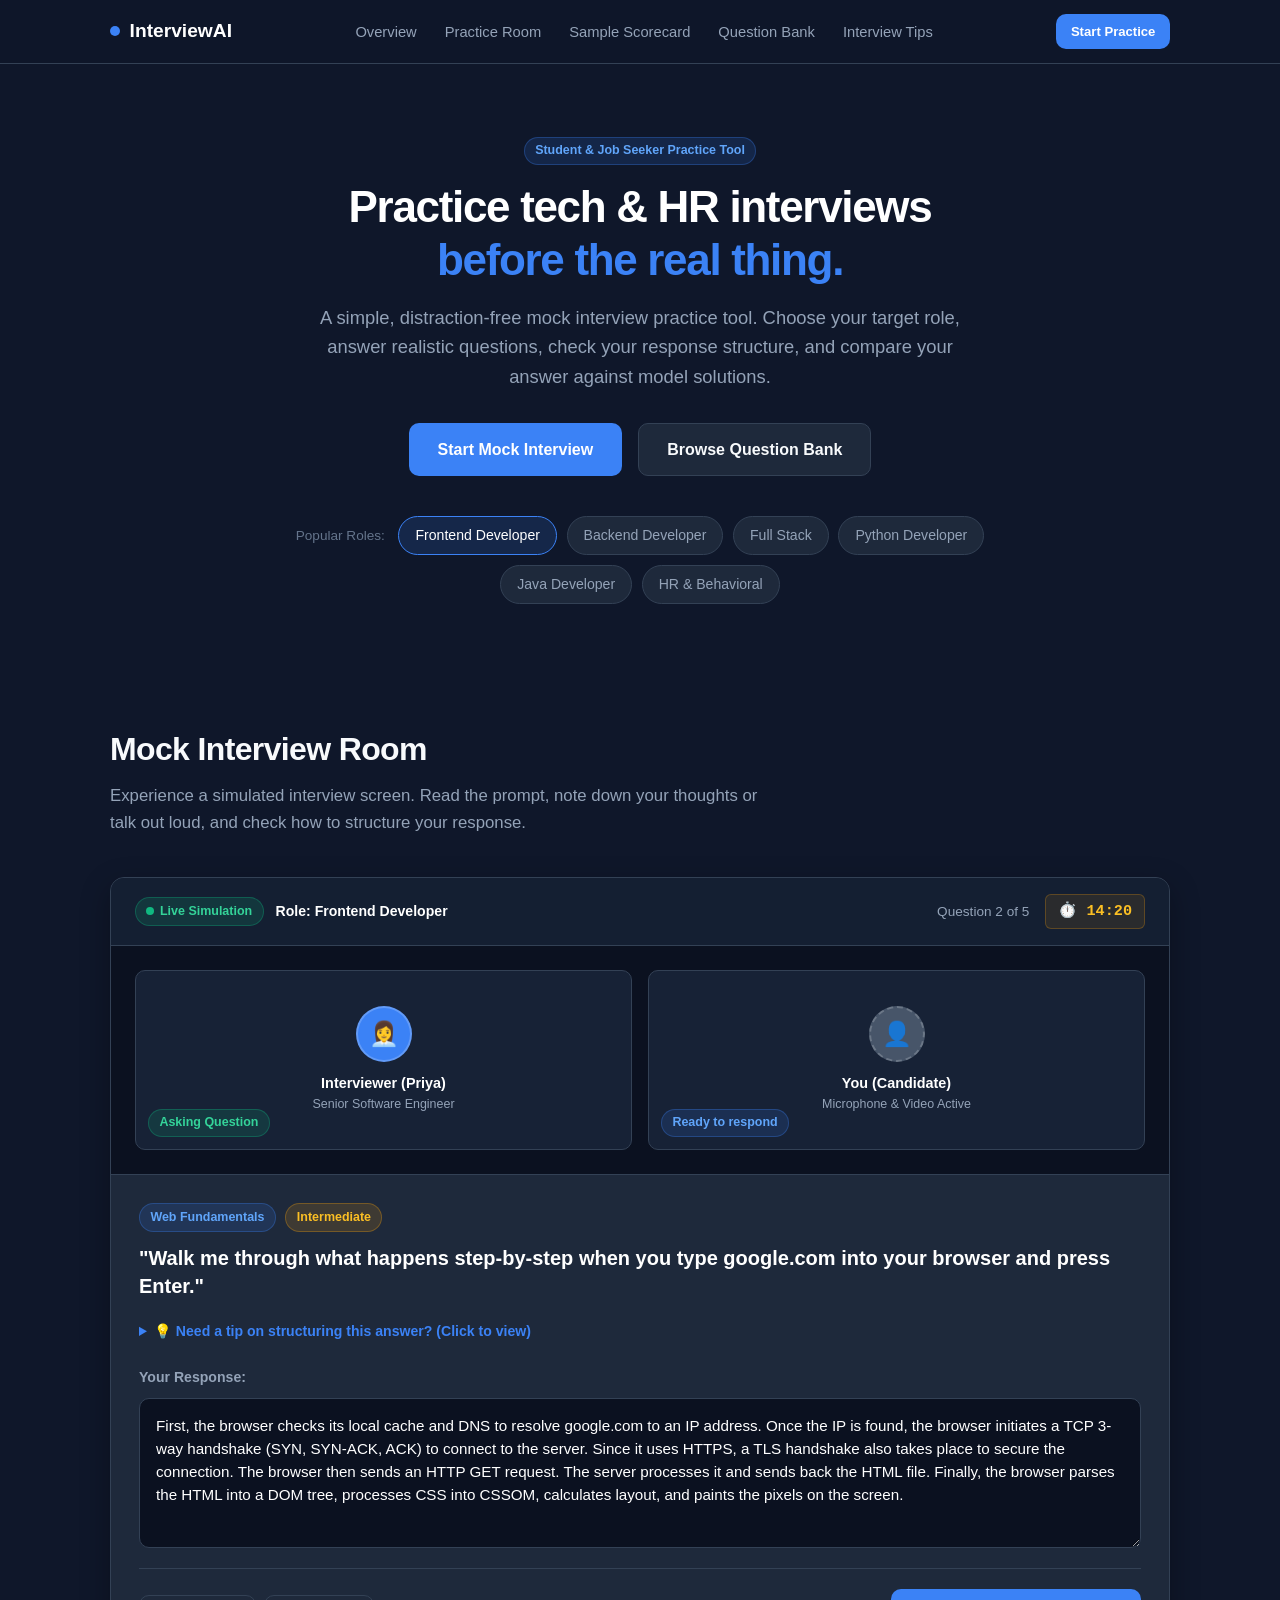
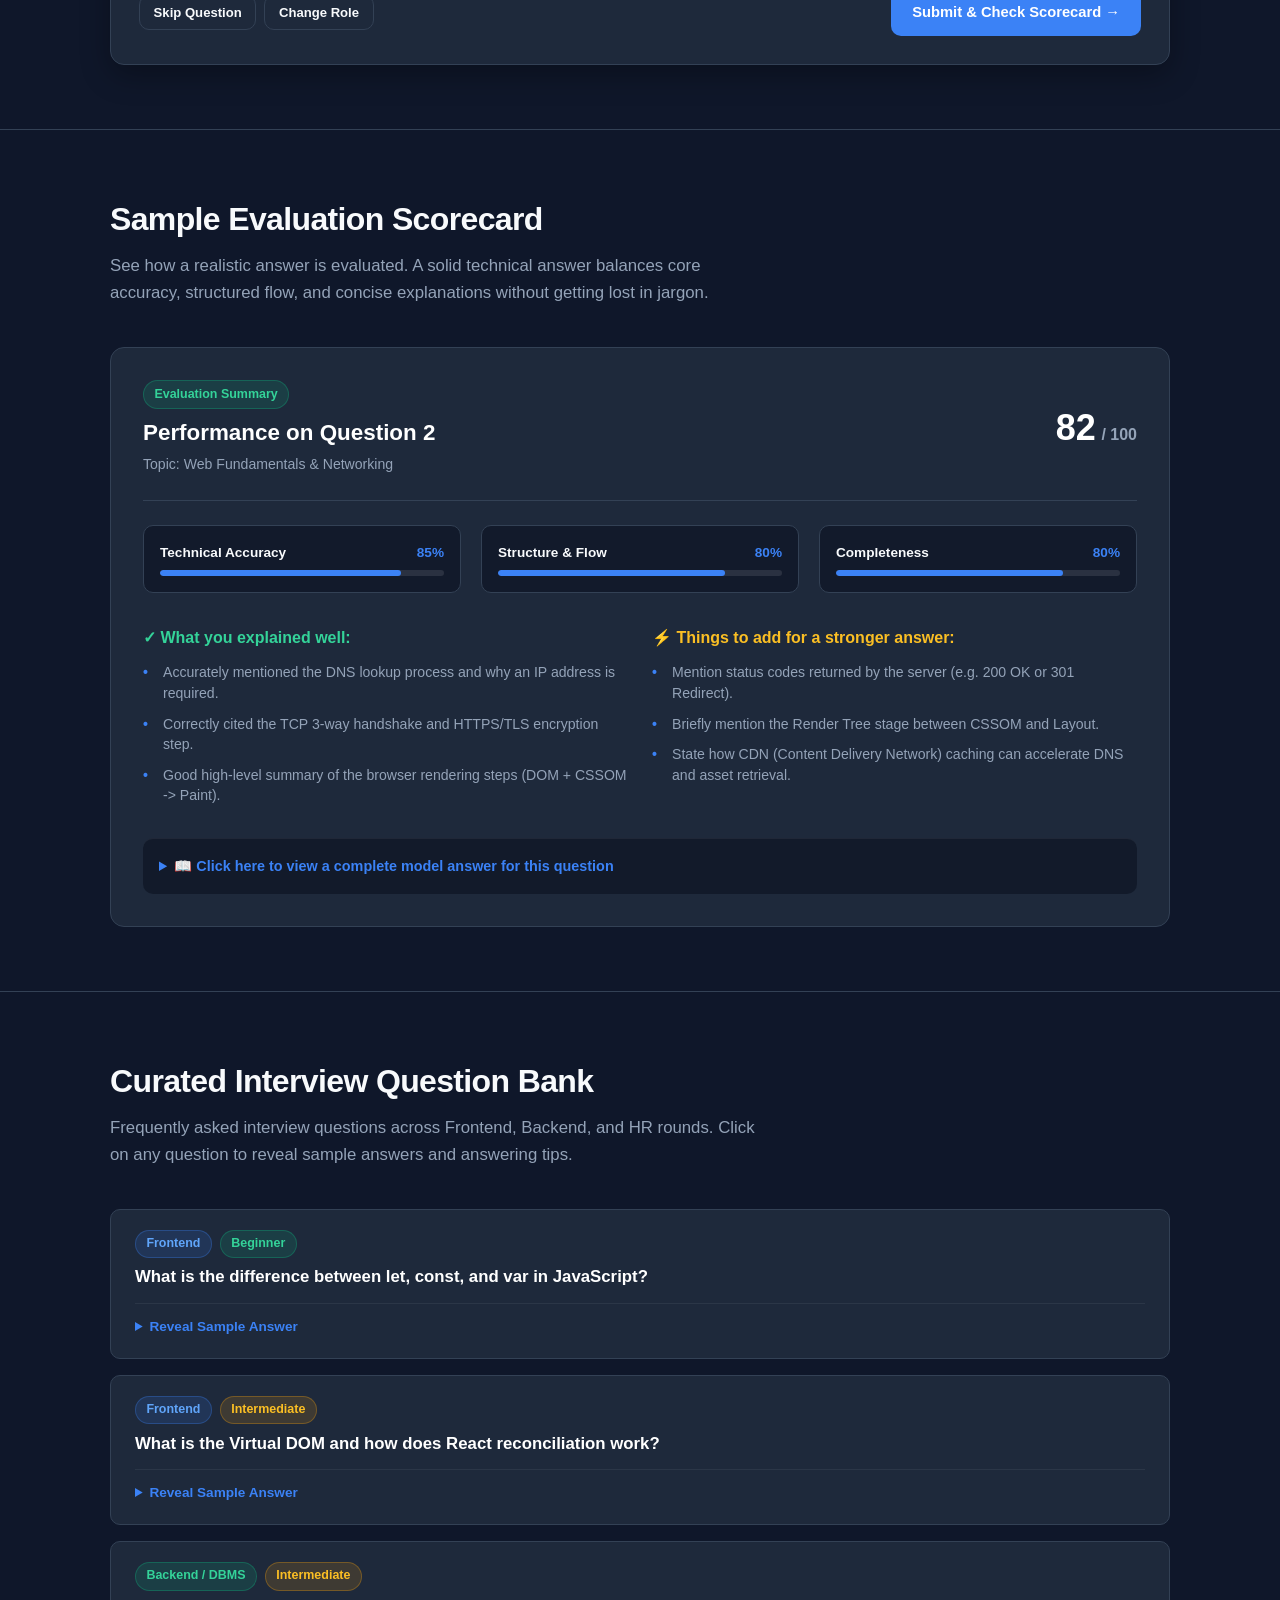
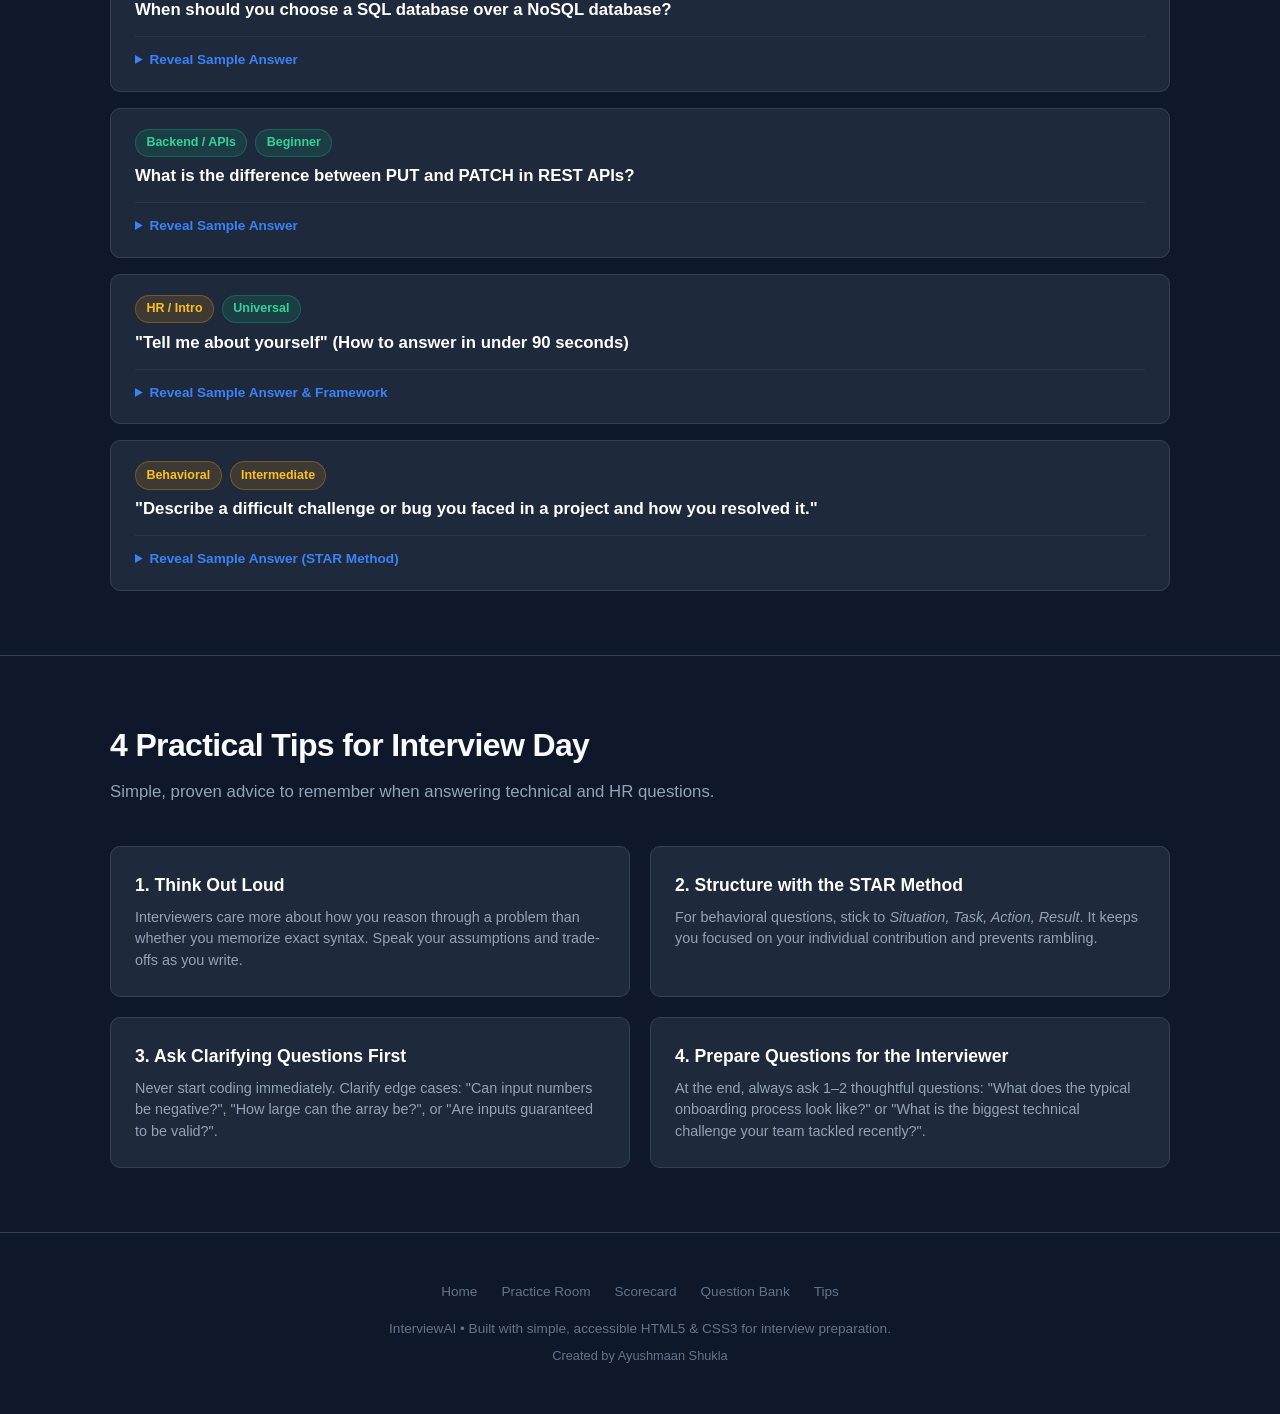
==== commit 1ab95000: "Simplify project into clean single-page index.html and css/style.css with human-crafted UI" ====
--- a/index.html
+++ b/index.html
@@ -3,287 +3,397 @@
 <head>
   <meta charset="UTF-8">
   <meta name="viewport" content="width=device-width, initial-scale=1.0">
-  <meta name="description" content="INTERVIEWAI - Practice Smarter. Interview Better. Get Hired. AI-powered mock interview platform prototype.">
-  <title>INTERVIEWAI – Practice Smarter. Interview Better. Get Hired.</title>
+  <meta name="description" content="InterviewAI - A clean, simple mock interview tool for students and job seekers to practice technical and HR questions.">
+  <title>InterviewAI – Practice Technical & HR Mock Interviews</title>
   <link rel="stylesheet" href="css/style.css">
-  <link rel="stylesheet" href="css/responsive.css">
 </head>
 <body>
 
   <!-- ================= Navigation Bar ================= -->
   <header class="navbar">
-    <div class="container">
-      <a href="index.html" class="brand">
-        <div class="brand-icon">
-          <!-- Inline Crisp SVG Icon (Zero JS) -->
-          <svg viewBox="0 0 24 24" fill="none" stroke="currentColor" stroke-width="2.2" stroke-linecap="round" stroke-linejoin="round">
-            <path d="M12 2a4 4 0 0 1 4 4v4a4 4 0 0 1-8 0V6a4 4 0 0 1 4-4z"></path>
-            <path d="M19 10v2a7 7 0 0 1-14 0v-2"></path>
-            <line x1="12" y1="19" x2="12" y2="22"></line>
-            <line x1="8" y1="22" x2="16" y2="22"></line>
-          </svg>
-        </div>
-        <div class="brand-name">INTERVIEW<span>AI</span></div>
+    <div class="container nav-container">
+      <a href="#home" class="nav-brand">
+        <span class="brand-dot"></span>
+        InterviewAI
       </a>
 
-      <nav class="nav-links">
-        <a href="index.html" class="nav-link active">Home</a>
-        <a href="features.html" class="nav-link">Features</a>
-        <a href="#how-it-works" class="nav-link">How It Works</a>
-        <a href="questions.html" class="nav-link">Question Bank</a>
-        <a href="dashboard.html" class="nav-link">Dashboard</a>
+      <nav>
+        <ul class="nav-links">
+          <li><a href="#home" class="nav-link">Overview</a></li>
+          <li><a href="#practice" class="nav-link">Practice Room</a></li>
+          <li><a href="#scorecard" class="nav-link">Sample Scorecard</a></li>
+          <li><a href="#questions" class="nav-link">Question Bank</a></li>
+          <li><a href="#tips" class="nav-link">Interview Tips</a></li>
+        </ul>
       </nav>
 
-      <div class="nav-actions">
-        <a href="setup.html" class="btn btn-primary">Start Interview</a>
-      </div>
+      <a href="#practice" class="btn btn-primary btn-sm">Start Practice</a>
     </div>
   </header>
 
   <!-- ================= Hero Section ================= -->
-  <section class="hero">
-    <div class="container">
-      <div class="hero-grid">
+  <section class="hero" id="home">
+    <div class="container">
+      <div class="hero-tag">
+        <span class="badge badge-blue">Student & Job Seeker Practice Tool</span>
+      </div>
+
+      <h1 class="hero-title">
+        Practice tech & HR interviews <br><span>before the real thing.</span>
+      </h1>
+
+      <p class="hero-subtitle">
+        A simple, distraction-free mock interview practice tool. Choose your target role, answer realistic questions, check your response structure, and compare your answer against model solutions.
+      </p>
+
+      <div class="hero-cta">
+        <a href="#practice" class="btn btn-primary btn-lg">Start Mock Interview</a>
+        <a href="#questions" class="btn btn-secondary btn-lg">Browse Question Bank</a>
+      </div>
+
+      <!-- Role Selection Pills -->
+      <div class="role-pills-wrap">
+        <span style="font-size: 0.85rem; color: var(--text-dim); margin-right: 0.25rem;">Popular Roles:</span>
+        <a href="#practice" class="role-pill active">Frontend Developer</a>
+        <a href="#practice" class="role-pill">Backend Developer</a>
+        <a href="#practice" class="role-pill">Full Stack</a>
+        <a href="#practice" class="role-pill">Python Developer</a>
+        <a href="#practice" class="role-pill">Java Developer</a>
+        <a href="#practice" class="role-pill">HR & Behavioral</a>
+      </div>
+    </div>
+  </section>
+
+  <!-- ================= 1. Live Mock Interview Room ================= -->
+  <section class="section" id="practice">
+    <div class="container">
+      
+      <div class="section-title">Mock Interview Room</div>
+      <p class="section-desc">
+        Experience a simulated interview screen. Read the prompt, note down your thoughts or talk out loud, and check how to structure your response.
+      </p>
+
+      <div class="interview-box">
         
-        <!-- Left Column: Copy & CTAs -->
-        <div class="hero-content">
-          <div class="hero-badge-wrap">
-            <span class="badge badge-blue">
-              <span class="pulse-dot"></span> Next-Gen AI Mock Interview Platform
+        <!-- Interview Status Topbar -->
+        <div class="interview-topbar">
+          <div style="display: flex; align-items: center; gap: 0.75rem;">
+            <span class="badge badge-green">
+              <span class="live-pulse"></span> Live Simulation
             </span>
-          </div>
-
-          <h1 class="hero-title">
-            Ace Your Next Interview <span class="gradient-text">With Confidence.</span>
-          </h1>
-
-          <p class="hero-description">
-            Practice realistic technical and behavioral interviews tailored to your exact target role. Receive structured AI-simulated feedback, refine your communication, and walk into your next interview fully prepared.
-          </p>
-
-          <div class="hero-cta">
-            <a href="setup.html" class="btn btn-primary btn-lg">
-              Start Interview
-              <svg width="18" height="18" viewBox="0 0 24 24" fill="none" stroke="currentColor" stroke-width="2" stroke-linecap="round" stroke-linejoin="round"><line x1="5" y1="12" x2="19" y2="12"></line><polyline points="12 5 19 12 12 19"></polyline></svg>
+            <span style="font-size: 0.88rem; font-weight: 600; color: #fff;">
+              Role: Frontend Developer
+            </span>
+          </div>
+
+          <div style="display: flex; align-items: center; gap: 1rem;">
+            <span style="font-size: 0.85rem; color: var(--text-muted);">Question 2 of 5</span>
+            <div class="timer-tag" title="Simulated countdown timer">
+              ⏱️ 14:20
+            </div>
+          </div>
+        </div>
+
+        <!-- Video Split Stage -->
+        <div class="video-stage">
+          
+          <!-- Interviewer Tile -->
+          <div class="video-tile">
+            <div class="interviewer-avatar">👩‍💼</div>
+            <div class="tile-label">Interviewer (Priya)</div>
+            <div class="tile-sub">Senior Software Engineer</div>
+            <div class="tile-tag-bottom">
+              <span class="badge badge-green">Asking Question</span>
+            </div>
+          </div>
+
+          <!-- Candidate Webcam Preview Tile -->
+          <div class="video-tile">
+            <div class="candidate-avatar">👤</div>
+            <div class="tile-label">You (Candidate)</div>
+            <div class="tile-sub">Microphone & Video Active</div>
+            <div class="tile-tag-bottom">
+              <span class="badge badge-blue">Ready to respond</span>
+            </div>
+          </div>
+
+        </div>
+
+        <!-- Question Prompt Area -->
+        <div class="question-wrap">
+          
+          <div class="question-meta">
+            <span class="badge badge-blue">Web Fundamentals</span>
+            <span class="badge badge-amber">Intermediate</span>
+          </div>
+
+          <h2 class="question-heading">
+            "Walk me through what happens step-by-step when you type google.com into your browser and press Enter."
+          </h2>
+
+          <!-- Expandable Answering Tips -->
+          <details class="tips-toggle">
+            <summary>💡 Need a tip on structuring this answer? (Click to view)</summary>
+            <div class="tips-content">
+              <strong>Key Steps to Mention:</strong>
+              <ol style="margin-top: 0.4rem; padding-left: 1.25rem;">
+                <li><strong>DNS Lookup:</strong> Browser checks cache (browser, OS, router) then queries DNS servers to resolve the domain to an IP address.</li>
+                <li><strong>TCP Handshake:</strong> Browser initiates a 3-way handshake (SYN, SYN-ACK, ACK) to establish a connection with the server.</li>
+                <li><strong>TLS Handshake:</strong> For HTTPS, certificates and encryption keys are exchanged.</li>
+                <li><strong>HTTP Request & Response:</strong> Browser sends GET request; server responds with HTML, status codes (e.g. 200 OK), and headers.</li>
+                <li><strong>Browser Rendering:</strong> HTML is parsed to DOM, CSS to CSSOM, combined into Render Tree, followed by Layout and Paint.</li>
+              </ol>
+            </div>
+          </details>
+
+          <!-- Candidate Answer Area -->
+          <div class="answer-box">
+            <label for="user-answer" class="answer-label">Your Response:</label>
+            <textarea 
+              id="user-answer" 
+              class="answer-textarea" 
+              placeholder="Type your notes or bullet points here to practice your response...">First, the browser checks its local cache and DNS to resolve google.com to an IP address. Once the IP is found, the browser initiates a TCP 3-way handshake (SYN, SYN-ACK, ACK) to connect to the server. Since it uses HTTPS, a TLS handshake also takes place to secure the connection. The browser then sends an HTTP GET request. The server processes it and sends back the HTML file. Finally, the browser parses the HTML into a DOM tree, processes CSS into CSSOM, calculates layout, and paints the pixels on the screen.</textarea>
+          </div>
+
+          <!-- Action Buttons -->
+          <div class="action-bar">
+            <div style="display: flex; gap: 0.5rem;">
+              <a href="#questions" class="btn btn-secondary btn-sm">Skip Question</a>
+              <a href="#home" class="btn btn-secondary btn-sm">Change Role</a>
+            </div>
+
+            <a href="#scorecard" class="btn btn-primary">
+              Submit & Check Scorecard →
             </a>
-            <a href="features.html" class="btn btn-secondary btn-lg">
-              Explore Features
-            </a>
-          </div>
-
-          <!-- Quick Statistics -->
-          <div class="hero-meta">
-            <div class="meta-item">
-              <span class="meta-val">12+</span>
-              <span class="meta-lbl">Job Roles Supported</span>
-            </div>
-            <div class="meta-item">
-              <span class="meta-val">500+</span>
-              <span class="meta-lbl">Curated Questions</span>
-            </div>
-            <div class="meta-item">
-              <span class="meta-val">94%</span>
-              <span class="meta-lbl">Candidate Confidence</span>
-            </div>
-          </div>
-        </div>
-
-        <!-- Right Column: Interactive CSS Illustration Mockup -->
-        <div class="hero-visual">
-          <div class="hero-mockup-card">
-            
-            <div class="mockup-header">
-              <div class="mockup-dots">
-                <span class="mockup-dot dot-red"></span>
-                <span class="mockup-dot dot-yellow"></span>
-                <span class="mockup-dot dot-green"></span>
-              </div>
-              <div class="mockup-status">
-                <span class="pulse-dot"></span> LIVE SIMULATION
-              </div>
-            </div>
-
-            <div class="mockup-body">
-              
-              <!-- AI Avatar Card with animated speaking waves -->
-              <div class="avatar-preview">
-                <div class="avatar-circle">
-                  <div class="avatar-face">
-                    <svg width="24" height="24" viewBox="0 0 24 24" fill="none" stroke="currentColor" stroke-width="2">
-                      <rect x="3" y="4" width="18" height="16" rx="3"></rect>
-                      <circle cx="9" cy="10" r="1.5" fill="currentColor"></circle>
-                      <circle cx="15" cy="10" r="1.5" fill="currentColor"></circle>
-                      <path d="M8 15h8"></path>
-                    </svg>
-                  </div>
-                </div>
-                <div class="avatar-details">
-                  <div class="avatar-title">AI Technical Interviewer</div>
-                  <div class="avatar-subtitle">Senior Engineering Manager Avatar</div>
-                  <div class="speaking-wave">
-                    <span class="wave-bar"></span>
-                    <span class="wave-bar"></span>
-                    <span class="wave-bar"></span>
-                    <span class="wave-bar"></span>
-                    <span class="wave-bar"></span>
-                  </div>
-                </div>
-              </div>
-
-              <!-- Question snippet -->
-              <div class="mockup-question-box">
-                <strong>Question 2 of 5:</strong>
-                <p>"How does the JavaScript runtime execute asynchronous callbacks between microtasks and macrotasks?"</p>
-              </div>
-
-              <!-- Realtime Evaluation Pill -->
-              <div class="mockup-score-pill">
-                <span>Real-Time Heuristic Depth</span>
-                <strong>Score: 92/100 (Strong)</strong>
-              </div>
-
-            </div>
-
-            <!-- Floating Badges around mockup -->
-            <div class="floating-card-1">
-              <span class="badge badge-emerald">✓ STAR Method Checked</span>
-            </div>
-            <div class="floating-card-2">
-              <span class="badge badge-violet">⚡ Zero Latency Feedback</span>
-            </div>
-
-          </div>
-        </div>
-
-      </div>
+          </div>
+
+        </div>
+
+      </div>
+
     </div>
   </section>
 
-  <!-- ================= Prototype Notice Banner ================= -->
-  <div class="container">
-    <div class="prototype-banner">
-      <div>
-        <strong>Frontend UI Prototype:</strong> Built strictly with pure HTML5 & CSS3. All data displayed represents sample demonstration metrics.
-      </div>
-      <a href="setup.html" class="btn btn-sm btn-secondary">Try Setup</a>
-    </div>
-  </div>
-
-  <!-- ================= Key Statistics Section ================= -->
-  <section class="section-sm">
-    <div class="container">
-      <div class="grid-3">
+  <!-- ================= 2. Sample Scorecard & Feedback ================= -->
+  <section class="section" id="scorecard">
+    <div class="container">
+      
+      <div class="section-title">Sample Evaluation Scorecard</div>
+      <p class="section-desc">
+        See how a realistic answer is evaluated. A solid technical answer balances core accuracy, structured flow, and concise explanations without getting lost in jargon.
+      </p>
+
+      <div class="scorecard-card">
         
-        <div class="card text-center" style="text-align: center;">
-          <div style="font-size: 2.75rem; font-weight: 800; font-family: var(--font-heading); color: var(--primary-blue); margin-bottom: 0.25rem;">
-            14,200+
-          </div>
-          <h4 style="margin-bottom: 0.35rem;">Interviews Practiced</h4>
-          <p style="color: var(--text-muted); font-size: 0.88rem;">Mock sessions simulated across engineering, data, and management tracks.</p>
-        </div>
-
-        <div class="card text-center" style="text-align: center;">
-          <div style="font-size: 2.75rem; font-weight: 800; font-family: var(--font-heading); color: var(--accent-violet); margin-bottom: 0.25rem;">
-            850+
-          </div>
-          <h4 style="margin-bottom: 0.35rem;">Questions Available</h4>
-          <p style="color: var(--text-muted); font-size: 0.88rem;">Extensive bank spanning System Design, OOP, DSA, DBMS, HR, and Behavioral.</p>
-        </div>
-
-        <div class="card text-center" style="text-align: center;">
-          <div style="font-size: 2.75rem; font-weight: 800; font-family: var(--font-heading); color: var(--accent-emerald); margin-bottom: 0.25rem;">
-            92.8%
-          </div>
-          <h4 style="margin-bottom: 0.35rem;">Skills Improved</h4>
-          <p style="color: var(--text-muted); font-size: 0.88rem;">Candidates reported higher confidence and structured responses in real rounds.</p>
-        </div>
-
-      </div>
+        <!-- Scorecard Header -->
+        <div class="scorecard-header">
+          <div>
+            <span class="badge badge-green" style="margin-bottom: 0.4rem;">Evaluation Summary</span>
+            <h3 style="font-size: 1.4rem; color: #fff;">Performance on Question 2</h3>
+            <p style="font-size: 0.88rem; color: var(--text-muted); margin-top: 2px;">
+              Topic: Web Fundamentals & Networking
+            </p>
+          </div>
+
+          <div class="score-badge-big">
+            82 <span>/ 100</span>
+          </div>
+        </div>
+
+        <!-- Competency Bars -->
+        <div class="competency-grid">
+          
+          <div class="comp-item">
+            <div class="comp-top">
+              <span>Technical Accuracy</span>
+              <span style="color: var(--primary);">85%</span>
+            </div>
+            <div class="comp-track">
+              <div class="comp-fill" style="width: 85%;"></div>
+            </div>
+          </div>
+
+          <div class="comp-item">
+            <div class="comp-top">
+              <span>Structure & Flow</span>
+              <span style="color: var(--primary);">80%</span>
+            </div>
+            <div class="comp-track">
+              <div class="comp-fill" style="width: 80%;"></div>
+            </div>
+          </div>
+
+          <div class="comp-item">
+            <div class="comp-top">
+              <span>Completeness</span>
+              <span style="color: var(--primary);">80%</span>
+            </div>
+            <div class="comp-track">
+              <div class="comp-fill" style="width: 80%;"></div>
+            </div>
+          </div>
+
+        </div>
+
+        <!-- Feedback Strengths and Weaknesses -->
+        <div class="feedback-grid">
+          
+          <div class="feedback-col">
+            <h4 style="color: #34d399;">✓ What you explained well:</h4>
+            <ul class="feedback-list">
+              <li>Accurately mentioned the DNS lookup process and why an IP address is required.</li>
+              <li>Correctly cited the TCP 3-way handshake and HTTPS/TLS encryption step.</li>
+              <li>Good high-level summary of the browser rendering steps (DOM + CSSOM -> Paint).</li>
+            </ul>
+          </div>
+
+          <div class="feedback-col">
+            <h4 style="color: #fbbf24;">⚡ Things to add for a stronger answer:</h4>
+            <ul class="feedback-list">
+              <li>Mention status codes returned by the server (e.g. 200 OK or 301 Redirect).</li>
+              <li>Briefly mention the Render Tree stage between CSSOM and Layout.</li>
+              <li>State how CDN (Content Delivery Network) caching can accelerate DNS and asset retrieval.</li>
+            </ul>
+          </div>
+
+        </div>
+
+        <!-- Model Answer Dropdown -->
+        <details class="q-details" style="background: rgba(11, 17, 32, 0.6); padding: 1rem; border-radius: var(--radius-md);">
+          <summary style="cursor: pointer; color: var(--primary); font-weight: 600; font-size: 0.9rem;">
+            📖 Click here to view a complete model answer for this question
+          </summary>
+          <div style="margin-top: 0.75rem; font-size: 0.88rem; color: #cbd5e1; line-height: 1.6;">
+            <p><strong>Ideal 60-Second Answer:</strong></p>
+            <p><em>"When you enter a URL, the browser first resolves the hostname into an IP address via DNS lookup, checking local browser caches, OS resolver, and root DNS servers. Next, the client establishes a reliable TCP connection with the server via a three-way handshake (SYN, SYN-ACK, ACK), followed by a TLS handshake for HTTPS security. The browser then dispatches an HTTP GET request. The web server processes the request and returns an HTTP response containing headers and the HTML payload. Finally, the browser parses the HTML into a DOM tree, parses CSS into a CSSOM tree, combines them into a Render tree, calculates geometry during the layout phase, and paints pixels onto the screen."</em></p>
+          </div>
+        </details>
+
+      </div>
+
     </div>
   </section>
 
-  <!-- ================= Features Overview ================= -->
-  <section class="section" id="features">
+  <!-- ================= 3. Curated Question Bank ================= -->
+  <section class="section" id="questions">
     <div class="container">
       
-      <div class="section-header">
-        <span class="badge badge-violet" style="margin-bottom: 0.75rem;">Platform Capabilities</span>
-        <h2>Engineered for Realistic Practice</h2>
-        <p>Everything you need to master technical syntax, behavioral storytelling, and interview pressure.</p>
-      </div>
-
-      <div class="grid-3">
+      <div class="section-title">Curated Interview Question Bank</div>
+      <p class="section-desc">
+        Frequently asked interview questions across Frontend, Backend, and HR rounds. Click on any question to reveal sample answers and answering tips.
+      </p>
+
+      <div class="q-list">
         
-        <!-- Feature 1 -->
-        <div class="card feature-card">
-          <div class="feature-icon-box">
-            <svg width="24" height="24" viewBox="0 0 24 24" fill="none" stroke="currentColor" stroke-width="2">
-              <path d="M16 21v-2a4 4 0 0 0-4-4H5a4 4 0 0 0-4 4v2"></path>
-              <circle cx="8.5" cy="7" r="4"></circle>
-              <polyline points="17 11 19 13 23 9"></polyline>
-            </svg>
-          </div>
-          <h3>Role-Specific Paths</h3>
-          <p>Select from 10+ industry roles including Frontend, Backend, AI Engineer, Data Scientist, Cybersecurity, and DBA.</p>
-        </div>
-
-        <!-- Feature 2 -->
-        <div class="card feature-card">
-          <div class="feature-icon-box violet">
-            <svg width="24" height="24" viewBox="0 0 24 24" fill="none" stroke="currentColor" stroke-width="2">
-              <circle cx="12" cy="12" r="10"></circle>
-              <polyline points="12 6 12 12 16 14"></polyline>
-            </svg>
-          </div>
-          <h3>Simulated Live Room</h3>
-          <p>Experience realistic video interview layouts complete with animated AI avatars, timer countdowns, and webcam frames.</p>
-        </div>
-
-        <!-- Feature 3 -->
-        <div class="card feature-card">
-          <div class="feature-icon-box cyan">
-            <svg width="24" height="24" viewBox="0 0 24 24" fill="none" stroke="currentColor" stroke-width="2">
-              <line x1="18" y1="20" x2="18" y2="10"></line>
-              <line x1="12" y1="20" x2="12" y2="4"></line>
-              <line x1="6" y1="20" x2="6" y2="14"></line>
-            </svg>
-          </div>
-          <h3>Comprehensive Reports</h3>
-          <p>Get structured feedback identifying strengths, missing technical concepts, and actionable recommendations.</p>
-        </div>
-
-        <!-- Feature 4 -->
-        <div class="card feature-card">
-          <div class="feature-icon-box emerald">
-            <svg width="24" height="24" viewBox="0 0 24 24" fill="none" stroke="currentColor" stroke-width="2">
-              <path d="M4 19.5A2.5 2.5 0 0 1 6.5 17H20"></path>
-              <path d="M6.5 2H20v20H6.5A2.5 2.5 0 0 1 4 19.5v-15A2.5 2.5 0 0 1 6.5 2z"></path>
-            </svg>
-          </div>
-          <h3>Categorized Question Bank</h3>
-          <p>Practice hundreds of questions with model answers, strategy tips, and expandable answer structures.</p>
-        </div>
-
-        <!-- Feature 5 -->
-        <div class="card feature-card">
-          <div class="feature-icon-box">
-            <svg width="24" height="24" viewBox="0 0 24 24" fill="none" stroke="currentColor" stroke-width="2">
-              <polygon points="12 2 15.09 8.26 22 9.27 17 14.14 18.18 21.02 12 17.77 5.82 21.02 7 14.14 2 9.27 8.91 8.26 12 2"></polygon>
-            </svg>
-          </div>
-          <h3>STAR Method Evaluation</h3>
-          <p>Learn how to present behavioral answers using Situation, Task, Action, and Result formats that impress recruiters.</p>
-        </div>
-
-        <!-- Feature 6 -->
-        <div class="card feature-card">
-          <div class="feature-icon-box violet">
-            <svg width="24" height="24" viewBox="0 0 24 24" fill="none" stroke="currentColor" stroke-width="2">
-              <path d="M22 12h-4l-3 9L9 3l-3 9H2"></path>
-            </svg>
-          </div>
-          <h3>Performance Analytics</h3>
-          <p>Track your score trajectory across sessions with CSS-driven bar charts, skill gauges, and progression metrics.</p>
+        <!-- Frontend Q1 -->
+        <div class="q-card">
+          <div class="q-card-header">
+            <span class="badge badge-blue">Frontend</span>
+            <span class="badge badge-green">Beginner</span>
+          </div>
+          <div class="q-card-title">What is the difference between let, const, and var in JavaScript?</div>
+          
+          <details class="q-details">
+            <summary>Reveal Sample Answer</summary>
+            <div class="q-answer-box">
+              <p><strong>Answer:</strong></p>
+              <ul>
+                <li><strong>var:</strong> Function-scoped, can be re-declared and re-assigned, and is hoisted with an initial value of <code>undefined</code>.</li>
+                <li><strong>let:</strong> Block-scoped, can be re-assigned but not re-declared in the same scope. Hoisted into the Temporal Dead Zone (cannot access before initialization).</li>
+                <li><strong>const:</strong> Block-scoped, cannot be re-assigned or re-declared, and must be initialized when declared. (Note: objects declared with const can still have their properties mutated).</li>
+              </ul>
+              <p style="margin-top: 0.5rem; color: #fbbf24; font-size: 0.82rem;">💡 <em>Rule of thumb: Default to <code>const</code>, use <code>let</code> when a value needs reassignment, avoid <code>var</code> in modern code.</em></p>
+            </div>
+          </details>
+        </div>
+
+        <!-- Frontend Q2 -->
+        <div class="q-card">
+          <div class="q-card-header">
+            <span class="badge badge-blue">Frontend</span>
+            <span class="badge badge-amber">Intermediate</span>
+          </div>
+          <div class="q-card-title">What is the Virtual DOM and how does React reconciliation work?</div>
+          
+          <details class="q-details">
+            <summary>Reveal Sample Answer</summary>
+            <div class="q-answer-box">
+              <p><strong>Answer:</strong> The Virtual DOM is a lightweight, in-memory JavaScript representation of the real DOM. When state changes, React creates a new Virtual DOM tree and runs a diffing algorithm (reconciliation) comparing it to the previous tree. It determines the minimum set of real DOM updates required and batches them efficiently, avoiding slow browser re-paints.</p>
+            </div>
+          </details>
+        </div>
+
+        <!-- Backend Q3 -->
+        <div class="q-card">
+          <div class="q-card-header">
+            <span class="badge badge-green">Backend / DBMS</span>
+            <span class="badge badge-amber">Intermediate</span>
+          </div>
+          <div class="q-card-title">When should you choose a SQL database over a NoSQL database?</div>
+          
+          <details class="q-details">
+            <summary>Reveal Sample Answer</summary>
+            <div class="q-answer-box">
+              <p><strong>Answer:</strong> Choose <strong>SQL</strong> (PostgreSQL, MySQL) when your data is structured, relationships between entities are clear, and you require strict ACID compliance (e.g. banking, e-commerce orders). Choose <strong>NoSQL</strong> (MongoDB, DynamoDB) when handling rapidly evolving schemas, large-scale unstructured document data, or when horizontal scaling across distributed nodes is prioritized over complex relational joins.</p>
+            </div>
+          </details>
+        </div>
+
+        <!-- Backend Q4 -->
+        <div class="q-card">
+          <div class="q-card-header">
+            <span class="badge badge-green">Backend / APIs</span>
+            <span class="badge badge-green">Beginner</span>
+          </div>
+          <div class="q-card-title">What is the difference between PUT and PATCH in REST APIs?</div>
+          
+          <details class="q-details">
+            <summary>Reveal Sample Answer</summary>
+            <div class="q-answer-box">
+              <p><strong>Answer:</strong> <code>PUT</code> replaces the entire resource with the payload sent in the request (idempotent complete update). <code>PATCH</code> applies partial modifications to an existing resource, only updating the specific fields provided.</p>
+            </div>
+          </details>
+        </div>
+
+        <!-- HR Q5 -->
+        <div class="q-card">
+          <div class="q-card-header">
+            <span class="badge badge-amber">HR / Intro</span>
+            <span class="badge badge-green">Universal</span>
+          </div>
+          <div class="q-card-title">"Tell me about yourself" (How to answer in under 90 seconds)</div>
+          
+          <details class="q-details">
+            <summary>Reveal Sample Answer & Framework</summary>
+            <div class="q-answer-box">
+              <p><strong>Use the Present-Past-Future Model:</strong></p>
+              <p>1. <strong>Present:</strong> Who you are right now and your current focus ("I'm a final-year student specializing in full-stack web development with React and Node.js...").</p>
+              <p>2. <strong>Past:</strong> Relevant projects or internships with measurable impact ("Recently, I built a collaborative task app that cut response times by 30%...").</p>
+              <p>3. <strong>Future:</strong> Why you are excited about this specific role ("I want to join your team to contribute to scalable web applications and learn from experienced engineers.").</p>
+            </div>
+          </details>
+        </div>
+
+        <!-- HR Q6 -->
+        <div class="q-card">
+          <div class="q-card-header">
+            <span class="badge badge-amber">Behavioral</span>
+            <span class="badge badge-amber">Intermediate</span>
+          </div>
+          <div class="q-card-title">"Describe a difficult challenge or bug you faced in a project and how you resolved it."</div>
+          
+          <details class="q-details">
+            <summary>Reveal Sample Answer (STAR Method)</summary>
+            <div class="q-answer-box">
+              <p><strong>Use the STAR Method:</strong></p>
+              <ul>
+                <li><strong>Situation:</strong> Describe the context (e.g., our college portal crashed under heavy test load).</li>
+                <li><strong>Task:</strong> What was your goal? (Diagnose the bottleneck and fix it before deployment).</li>
+                <li><strong>Action:</strong> What did YOU do? (Used Chrome DevTools profiler, identified an un-indexed database query causing memory spikes, added index and memoized data).</li>
+                <li><strong>Result:</strong> What was the outcome? (Reduced load time from 4.2s to 600ms with zero crashes).</li>
+              </ul>
+            </div>
+          </details>
         </div>
 
       </div>
@@ -291,178 +401,57 @@
     </div>
   </section>
 
-  <!-- ================= How It Works Section ================= -->
-  <section class="section" id="how-it-works">
+  <!-- ================= 4. Practical Interview Tips ================= -->
+  <section class="section" id="tips">
     <div class="container">
       
-      <div class="section-header">
-        <span class="badge badge-blue" style="margin-bottom: 0.75rem;">Simple 3-Step Process</span>
-        <h2>How INTERVIEWAI Works</h2>
-        <p>Three straightforward steps from preparation to your job offer.</p>
-      </div>
-
-      <div class="steps-grid">
+      <div class="section-title">4 Practical Tips for Interview Day</div>
+      <p class="section-desc">
+        Simple, proven advice to remember when answering technical and HR questions.
+      </p>
+
+      <div class="tips-grid">
         
-        <div class="step-card">
-          <div class="step-number">01</div>
-          <h3>Configure Your Role</h3>
-          <p>Select your target job title, experience level, difficulty tier, and interview type (Technical, HR, or Behavioral).</p>
-        </div>
-
-        <div class="step-card">
-          <div class="step-number">02</div>
-          <h3>Enter the Live Room</h3>
-          <p>Answer questions presented by the simulated AI interviewer under real-time constraints with video & audio cues.</p>
-        </div>
-
-        <div class="step-card">
-          <div class="step-number">03</div>
-          <h3>Review Your Score</h3>
-          <p>Analyze your 100-point performance breakdown, review model answers, and identify critical missing technical concepts.</p>
-        </div>
-
-      </div>
-
-      <div style="text-align: center; margin-top: 3rem;">
-        <a href="setup.html" class="btn btn-primary btn-lg">Configure Your Mock Interview</a>
-      </div>
-
-    </div>
-  </section>
-
-  <!-- ================= Testimonials ================= -->
-  <section class="section">
-    <div class="container">
-      
-      <div class="section-header">
-        <span class="badge badge-emerald" style="margin-bottom: 0.75rem;">Success Stories</span>
-        <h2>Trusted by Ambitious Candidates</h2>
-        <p>Here is what candidates say after preparing with INTERVIEWAI.</p>
-      </div>
-
-      <div class="grid-3">
-        
-        <div class="card testimonial-card">
-          <p class="testimonial-quote">
-            "The simulated video interface genuinely prepared me for the pressure of live technical interviews. The feedback on missing DSA concepts was spot on."
-          </p>
-          <div class="testimonial-author">
-            <div class="author-avatar">SK</div>
-            <div class="author-info">
-              <h4>Siddharth Kumar</h4>
-              <span>Frontend Engineer @ FinTech</span>
-            </div>
-          </div>
-        </div>
-
-        <div class="card testimonial-card">
-          <p class="testimonial-quote">
-            "Practicing the STAR method for behavioral rounds completely changed how I answered 'tell me about a conflict'. I felt 10x more articulate in my final round."
-          </p>
-          <div class="testimonial-author">
-            <div class="author-avatar" style="background: var(--grad-cyan-blue);">AP</div>
-            <div class="author-info">
-              <h4>Ananya Patel</h4>
-              <span>Software Development Engineer</span>
-            </div>
-          </div>
-        </div>
-
-        <div class="card testimonial-card">
-          <p class="testimonial-quote">
-            "The question library and breakdown reports showed me exactly which system design concepts I was skipping over. Landed my target role in 3 weeks."
-          </p>
-          <div class="testimonial-author">
-            <div class="author-avatar" style="background: var(--grad-violet-rose);">MR</div>
-            <div class="author-info">
-              <h4>Marcus Reynolds</h4>
-              <span>Backend Developer</span>
-            </div>
-          </div>
-        </div>
-
-      </div>
-
-    </div>
-  </section>
-
-  <!-- ================= Call To Action Banner ================= -->
-  <section class="section">
-    <div class="container">
-      <div class="cta-banner">
-        <h2>Ready to Master Your Next Interview?</h2>
-        <p>Launch your custom interview session right now. Select your role, answer questions, and level up your career.</p>
-        <div style="display: flex; gap: 1rem; justify-content: center; flex-wrap: wrap;">
-          <a href="setup.html" class="btn btn-primary btn-lg">Start Free Mock Interview</a>
-          <a href="dashboard.html" class="btn btn-secondary btn-lg">View Demo Dashboard</a>
-        </div>
-      </div>
+        <div class="tip-card">
+          <h3>1. Think Out Loud</h3>
+          <p>Interviewers care more about how you reason through a problem than whether you memorize exact syntax. Speak your assumptions and trade-offs as you write.</p>
+        </div>
+
+        <div class="tip-card">
+          <h3>2. Structure with the STAR Method</h3>
+          <p>For behavioral questions, stick to <em>Situation, Task, Action, Result</em>. It keeps you focused on your individual contribution and prevents rambling.</p>
+        </div>
+
+        <div class="tip-card">
+          <h3>3. Ask Clarifying Questions First</h3>
+          <p>Never start coding immediately. Clarify edge cases: "Can input numbers be negative?", "How large can the array be?", or "Are inputs guaranteed to be valid?".</p>
+        </div>
+
+        <div class="tip-card">
+          <h3>4. Prepare Questions for the Interviewer</h3>
+          <p>At the end, always ask 1–2 thoughtful questions: "What does the typical onboarding process look like?" or "What is the biggest technical challenge your team tackled recently?".</p>
+        </div>
+
+      </div>
+
     </div>
   </section>
 
   <!-- ================= Footer ================= -->
   <footer class="footer">
     <div class="container">
-      <div class="footer-grid">
-        
-        <div class="footer-col-brand">
-          <a href="index.html" class="brand">
-            <div class="brand-icon">
-              <svg viewBox="0 0 24 24" fill="none" stroke="currentColor" stroke-width="2.2" stroke-linecap="round" stroke-linejoin="round">
-                <path d="M12 2a4 4 0 0 1 4 4v4a4 4 0 0 1-8 0V6a4 4 0 0 1 4-4z"></path>
-                <path d="M19 10v2a7 7 0 0 1-14 0v-2"></path>
-              </svg>
-            </div>
-            <div class="brand-name">INTERVIEW<span>AI</span></div>
-          </a>
-          <p>
-            Practice Smarter. Interview Better. Get Hired.<br>
-            A modern, frontend-only AI interview simulation platform built with HTML5 & CSS3.
-          </p>
-        </div>
-
-        <div class="footer-col">
-          <h4>Navigation</h4>
-          <div class="footer-links">
-            <a href="index.html">Home</a>
-            <a href="features.html">Features</a>
-            <a href="setup.html">Configure Interview</a>
-            <a href="dashboard.html">Candidate Dashboard</a>
-            <a href="questions.html">Question Bank</a>
-          </div>
-        </div>
-
-        <div class="footer-col">
-          <h4>Simulations</h4>
-          <div class="footer-links">
-            <a href="interview.html">Live Video Room</a>
-            <a href="results.html">Sample Report</a>
-            <a href="setup.html">Frontend Developer</a>
-            <a href="setup.html">Full Stack Track</a>
-            <a href="setup.html">HR & Behavioral</a>
-          </div>
-        </div>
-
-        <div class="footer-col">
-          <h4>Technology</h4>
-          <div class="footer-links">
-            <span>Pure HTML5</span>
-            <span>Pure CSS3 Layouts</span>
-            <span>Zero External Scripts</span>
-            <span>Zero Frameworks</span>
-            <span>Static Demonstration</span>
-          </div>
-        </div>
-
-      </div>
-
-      <div class="footer-bottom">
-        <div>
-          © 2026 INTERVIEWAI. All rights reserved.
-        </div>
-        <div class="prototype-disclaimer">
-          University Project UI Demonstration • Pure HTML5 & CSS3
-        </div>
+      <div class="footer-links">
+        <a href="#home">Home</a>
+        <a href="#practice">Practice Room</a>
+        <a href="#scorecard">Scorecard</a>
+        <a href="#questions">Question Bank</a>
+        <a href="#tips">Tips</a>
+      </div>
+      <div>
+        InterviewAI • Built with simple, accessible HTML5 & CSS3 for interview preparation.
+      </div>
+      <div style="margin-top: 0.35rem; font-size: 0.8rem; color: var(--text-dim);">
+        Created by Ayushmaan Shukla
       </div>
     </div>
   </footer>
--- a/css/style.css
+++ b/css/style.css
@@ -1,69 +1,38 @@
 /* ==========================================================================
-   INTERVIEWAI - Master Stylesheet (css/style.css)
-   Pure HTML5 & CSS3 Design System
-   SaaS Aesthetic: Dark Navy, Electric Blue & Violet Accents, Glassmorphism
+   InterviewAI - Clean, Simple & Human Mock Interview Platform
+   Pure HTML5 & CSS3
    ========================================================================== */
 
-@import url('https://fonts.googleapis.com/css2?family=Plus+Jakarta+Sans:wght@300;400;500;600;700;800&family=Inter:wght@300;400;500;600;700&display=swap');
-
-/* --- Design Tokens & CSS Variables --- */
+/* --- Simple Design Tokens --- */
 :root {
-  /* Colors */
-  --bg-main: #080c14;
-  --bg-surface: #0f1523;
-  --bg-card: rgba(18, 26, 43, 0.75);
-  --bg-card-hover: rgba(26, 36, 60, 0.85);
-  --bg-input: #121a2c;
+  --bg-page: #0f172a;       /* Clean slate dark */
+  --bg-card: #1e293b;       /* Subtle card background */
+  --bg-card-hover: #243247;
+  --bg-input: #0b1120;
   
-  /* Borders */
-  --border-subtle: rgba(255, 255, 255, 0.08);
-  --border-focus: rgba(99, 102, 241, 0.5);
-  --border-accent: rgba(59, 130, 246, 0.3);
-
-  /* Accents */
-  --primary-blue: #3b82f6;
-  --primary-blue-glow: rgba(59, 130, 246, 0.25);
-  --accent-violet: #8b5cf6;
-  --accent-cyan: #06b6d4;
-  --accent-emerald: #10b981;
-  --accent-amber: #f59e0b;
-  --accent-rose: #f43f5e;
-
-  /* Gradients */
-  --grad-primary: linear-gradient(135deg, #3b82f6 0%, #8b5cf6 100%);
-  --grad-cyan-blue: linear-gradient(135deg, #06b6d4 0%, #3b82f6 100%);
-  --grad-violet-rose: linear-gradient(135deg, #8b5cf6 0%, #ec4899 100%);
-  --grad-card: linear-gradient(180deg, rgba(255, 255, 255, 0.04) 0%, rgba(255, 255, 255, 0.01) 100%);
-  --grad-glow: radial-gradient(circle at 50% 0%, rgba(99, 102, 241, 0.15) 0%, transparent 70%);
-
-  /* Typography */
-  --font-heading: 'Plus Jakarta Sans', -apple-system, BlinkMacSystemFont, sans-serif;
-  --font-body: 'Inter', -apple-system, BlinkMacSystemFont, sans-serif;
-
-  /* Text Colors */
+  --border-color: #334155;
+  --border-light: rgba(255, 255, 255, 0.1);
+  
+  --primary: #3b82f6;        /* Clean friendly blue */
+  --primary-hover: #2563eb;
+  --accent-emerald: #10b981;  /* Positive feedback / live dot */
+  --accent-amber: #f59e0b;    /* Tips and warnings */
+  
   --text-main: #f8fafc;
   --text-muted: #94a3b8;
   --text-dim: #64748b;
-  --text-inverse: #090d16;
-
-  /* Shadows */
-  --shadow-sm: 0 2px 4px rgba(0, 0, 0, 0.3);
-  --shadow-md: 0 4px 16px rgba(0, 0, 0, 0.4);
-  --shadow-lg: 0 10px 30px rgba(0, 0, 0, 0.6);
-  --shadow-glow: 0 0 25px rgba(59, 130, 246, 0.35);
-
-  /* Radii */
+
+  --font-family: -apple-system, BlinkMacSystemFont, "Segoe UI", Roboto, Oxygen, Ubuntu, Cantarell, "Helvetica Neue", sans-serif;
+  
   --radius-sm: 6px;
   --radius-md: 10px;
-  --radius-lg: 16px;
+  --radius-lg: 14px;
   --radius-full: 9999px;
-
-  /* Transitions */
-  --transition-fast: all 0.2s cubic-bezier(0.4, 0, 0.2, 1);
-  --transition-normal: all 0.3s cubic-bezier(0.4, 0, 0.2, 1);
-}
-
-/* --- Base & Reset --- */
+  
+  --transition: all 0.2s ease;
+}
+
+/* --- Base Reset --- */
 *, *::before, *::after {
   box-sizing: border-box;
   margin: 0;
@@ -77,34 +46,21 @@
 }
 
 body {
-  font-family: var(--font-body);
-  background-color: var(--bg-main);
+  font-family: var(--font-family);
+  background-color: var(--bg-page);
   color: var(--text-main);
   line-height: 1.6;
   min-height: 100vh;
-  display: flex;
-  flex-direction: column;
-  background-image: 
-    radial-gradient(ellipse 80% 50% at 50% -20%, rgba(59, 130, 246, 0.15), transparent 70%),
-    radial-gradient(circle at 100% 60%, rgba(139, 92, 246, 0.08), transparent 50%),
-    radial-gradient(circle at 0% 80%, rgba(6, 182, 212, 0.06), transparent 50%);
-  background-attachment: fixed;
-  overflow-x: hidden;
 }
 
 a {
   color: inherit;
   text-decoration: none;
-  transition: var(--transition-fast);
-}
-
-ul, ol {
-  list-style: none;
+  transition: var(--transition);
 }
 
 img, svg {
   display: block;
-  max-width: 100%;
 }
 
 button, input, select, textarea {
@@ -112,72 +68,33 @@
   font-size: inherit;
 }
 
-/* --- Typography Utilities --- */
-h1, h2, h3, h4, h5, h6 {
-  font-family: var(--font-heading);
-  font-weight: 700;
-  color: var(--text-main);
-  line-height: 1.25;
-  letter-spacing: -0.02em;
-}
-
-h1 { font-size: 3rem; }
-h2 { font-size: 2.25rem; }
-h3 { font-size: 1.5rem; }
-h4 { font-size: 1.2rem; }
-
-.gradient-text {
-  background: var(--grad-primary);
-  -webkit-background-clip: text;
-  -webkit-text-fill-color: transparent;
-  background-clip: text;
-}
-
-.gradient-cyan {
-  background: var(--grad-cyan-blue);
-  -webkit-background-clip: text;
-  -webkit-text-fill-color: transparent;
-  background-clip: text;
-}
-
-p.lead {
-  font-size: 1.2rem;
-  color: var(--text-muted);
-  max-width: 650px;
-}
-
-/* --- Container & Layout --- */
+/* --- Layout Container --- */
 .container {
   width: 100%;
-  max-width: 1240px;
+  max-width: 1100px;
   margin-left: auto;
   margin-right: auto;
-  padding-left: 1.5rem;
-  padding-right: 1.5rem;
+  padding-left: 1.25rem;
+  padding-right: 1.25rem;
 }
 
 .section {
-  padding: 5rem 0;
-  position: relative;
-}
-
-.section-sm {
-  padding: 3rem 0;
-}
-
-.section-header {
-  text-align: center;
-  margin-bottom: 3.5rem;
-}
-
-.section-header h2 {
-  margin-bottom: 0.75rem;
-}
-
-.section-header p {
-  color: var(--text-muted);
-  max-width: 580px;
-  margin: 0 auto;
+  padding: 4rem 0;
+  border-bottom: 1px solid var(--border-color);
+}
+
+.section-title {
+  font-size: 2rem;
+  font-weight: 700;
+  margin-bottom: 0.5rem;
+  letter-spacing: -0.02em;
+}
+
+.section-desc {
+  color: var(--text-muted);
+  font-size: 1.05rem;
+  margin-bottom: 2.5rem;
+  max-width: 650px;
 }
 
 /* --- Navigation Bar --- */
@@ -185,90 +102,49 @@
   position: sticky;
   top: 0;
   z-index: 100;
-  background: rgba(8, 12, 20, 0.85);
-  backdrop-filter: blur(16px);
-  -webkit-backdrop-filter: blur(16px);
-  border-bottom: 1px solid var(--border-subtle);
-  padding: 1rem 0;
-}
-
-.navbar .container {
+  background: rgba(15, 23, 42, 0.95);
+  backdrop-filter: blur(8px);
+  border-bottom: 1px solid var(--border-color);
+  padding: 0.85rem 0;
+}
+
+.nav-container {
   display: flex;
   align-items: center;
   justify-content: space-between;
 }
 
-.brand {
-  display: flex;
-  align-items: center;
-  gap: 0.75rem;
-  font-family: var(--font-heading);
-  font-size: 1.35rem;
-  font-weight: 800;
-  letter-spacing: -0.03em;
-  color: var(--text-main);
-}
-
-.brand-icon {
-  width: 38px;
-  height: 38px;
-  border-radius: var(--radius-md);
-  background: var(--grad-primary);
-  display: flex;
-  align-items: center;
-  justify-content: center;
-  box-shadow: 0 0 16px rgba(59, 130, 246, 0.4);
-}
-
-.brand-icon svg {
-  width: 22px;
-  height: 22px;
-  stroke: #ffffff;
-}
-
-.brand-name span {
-  color: var(--primary-blue);
+.nav-brand {
+  display: flex;
+  align-items: center;
+  gap: 0.6rem;
+  font-weight: 700;
+  font-size: 1.2rem;
+  color: #fff;
+}
+
+.brand-dot {
+  width: 10px;
+  height: 10px;
+  border-radius: 50%;
+  background: var(--primary);
 }
 
 .nav-links {
   display: flex;
   align-items: center;
-  gap: 2rem;
+  gap: 1.75rem;
+  list-style: none;
 }
 
 .nav-link {
   color: var(--text-muted);
-  font-size: 0.95rem;
+  font-size: 0.92rem;
   font-weight: 500;
-  position: relative;
-  padding: 0.25rem 0;
-}
-
-.nav-link:hover,
-.nav-link.active {
-  color: var(--text-main);
-}
-
-.nav-link.active::after {
-  content: '';
-  position: absolute;
-  bottom: -4px;
-  left: 0;
-  width: 100%;
-  height: 2px;
-  background: var(--grad-primary);
-  border-radius: var(--radius-full);
-}
-
-.nav-actions {
-  display: flex;
-  align-items: center;
-  gap: 1rem;
-}
-
-/* CSS-Only Mobile Menu Toggle */
-.mobile-toggle {
-  display: none;
+}
+
+.nav-link:hover {
+  color: #fff;
 }
 
 /* --- Buttons --- */
@@ -277,800 +153,603 @@
   align-items: center;
   justify-content: center;
   gap: 0.5rem;
-  padding: 0.75rem 1.5rem;
-  font-size: 0.95rem;
+  padding: 0.65rem 1.25rem;
+  font-size: 0.92rem;
   font-weight: 600;
   border-radius: var(--radius-md);
   border: 1px solid transparent;
   cursor: pointer;
-  transition: var(--transition-fast);
-  text-align: center;
+  transition: var(--transition);
+  text-decoration: none;
   white-space: nowrap;
 }
 
 .btn-primary {
-  background: var(--grad-primary);
+  background: var(--primary);
   color: #ffffff;
-  box-shadow: 0 4px 14px rgba(59, 130, 246, 0.35);
 }
 
 .btn-primary:hover {
-  transform: translateY(-2px);
-  box-shadow: 0 6px 20px rgba(59, 130, 246, 0.55);
+  background: var(--primary-hover);
 }
 
 .btn-secondary {
   background: var(--bg-card);
   color: var(--text-main);
-  border-color: var(--border-subtle);
-  backdrop-filter: blur(8px);
+  border-color: var(--border-color);
 }
 
 .btn-secondary:hover {
   background: var(--bg-card-hover);
-  border-color: rgba(255, 255, 255, 0.18);
-  transform: translateY(-2px);
-}
-
-.btn-outline {
-  background: transparent;
-  color: var(--text-main);
-  border-color: var(--border-subtle);
-}
-
-.btn-outline:hover {
-  border-color: var(--primary-blue);
-  color: var(--primary-blue);
-  background: rgba(59, 130, 246, 0.08);
+  border-color: rgba(255, 255, 255, 0.2);
 }
 
 .btn-sm {
-  padding: 0.5rem 1rem;
-  font-size: 0.85rem;
+  padding: 0.4rem 0.85rem;
+  font-size: 0.82rem;
 }
 
 .btn-lg {
-  padding: 0.9rem 2rem;
-  font-size: 1.05rem;
-}
-
-.btn-block {
-  width: 100%;
-}
-
-.btn-danger {
-  background: rgba(244, 63, 94, 0.15);
-  color: var(--accent-rose);
-  border-color: rgba(244, 63, 94, 0.3);
-}
-
-.btn-danger:hover {
-  background: var(--accent-rose);
-  color: #fff;
-}
-
-.btn-success {
-  background: rgba(16, 185, 129, 0.15);
-  color: var(--accent-emerald);
-  border-color: rgba(16, 185, 129, 0.3);
-}
-
-.btn-success:hover {
-  background: var(--accent-emerald);
-  color: #fff;
-}
-
-/* --- Badges & Pills --- */
+  padding: 0.8rem 1.75rem;
+  font-size: 1rem;
+}
+
+/* --- Badges --- */
 .badge {
   display: inline-flex;
   align-items: center;
   gap: 0.35rem;
-  padding: 0.25rem 0.75rem;
+  padding: 0.2rem 0.65rem;
   border-radius: var(--radius-full);
-  font-size: 0.8rem;
+  font-size: 0.78rem;
   font-weight: 600;
-  letter-spacing: 0.02em;
 }
 
 .badge-blue {
-  background: rgba(59, 130, 246, 0.12);
+  background: rgba(59, 130, 246, 0.15);
   color: #60a5fa;
-  border: 1px solid rgba(59, 130, 246, 0.25);
-}
-
-.badge-violet {
-  background: rgba(139, 92, 246, 0.12);
-  color: #a78bfa;
-  border: 1px solid rgba(139, 92, 246, 0.25);
-}
-
-.badge-emerald {
-  background: rgba(16, 185, 129, 0.12);
+  border: 1px solid rgba(59, 130, 246, 0.3);
+}
+
+.badge-green {
+  background: rgba(16, 185, 129, 0.15);
   color: #34d399;
-  border: 1px solid rgba(16, 185, 129, 0.25);
+  border: 1px solid rgba(16, 185, 129, 0.3);
 }
 
 .badge-amber {
-  background: rgba(245, 158, 11, 0.12);
+  background: rgba(245, 158, 11, 0.15);
   color: #fbbf24;
+  border: 1px solid rgba(245, 158, 11, 0.3);
+}
+
+.badge-gray {
+  background: rgba(255, 255, 255, 0.08);
+  color: #cbd5e1;
+}
+
+/* --- Hero Section --- */
+.hero {
+  padding: 4.5rem 0 3.5rem;
+  text-align: center;
+}
+
+.hero-tag {
+  margin-bottom: 1rem;
+}
+
+.hero-title {
+  font-size: 2.75rem;
+  font-weight: 800;
+  line-height: 1.2;
+  letter-spacing: -0.03em;
+  margin-bottom: 1rem;
+  color: #fff;
+}
+
+.hero-title span {
+  color: var(--primary);
+}
+
+.hero-subtitle {
+  font-size: 1.15rem;
+  color: var(--text-muted);
+  max-width: 680px;
+  margin: 0 auto 2rem;
+  line-height: 1.6;
+}
+
+.hero-cta {
+  display: flex;
+  align-items: center;
+  justify-content: center;
+  gap: 1rem;
+  margin-bottom: 2.5rem;
+}
+
+/* Role Selector Pills */
+.role-pills-wrap {
+  display: flex;
+  align-items: center;
+  justify-content: center;
+  flex-wrap: wrap;
+  gap: 0.6rem;
+  max-width: 800px;
+  margin: 0 auto;
+}
+
+.role-pill {
+  padding: 0.45rem 1rem;
+  background: var(--bg-card);
+  border: 1px solid var(--border-color);
+  border-radius: var(--radius-full);
+  font-size: 0.88rem;
+  color: var(--text-muted);
+  font-weight: 500;
+  transition: var(--transition);
+}
+
+.role-pill:hover,
+.role-pill.active {
+  background: rgba(59, 130, 246, 0.15);
+  border-color: var(--primary);
+  color: #fff;
+}
+
+/* --- Live Mock Interview Room Section --- */
+.interview-box {
+  background: var(--bg-card);
+  border: 1px solid var(--border-color);
+  border-radius: var(--radius-lg);
+  overflow: hidden;
+  box-shadow: 0 10px 30px rgba(0, 0, 0, 0.3);
+}
+
+.interview-topbar {
+  display: flex;
+  align-items: center;
+  justify-content: space-between;
+  padding: 1rem 1.5rem;
+  background: #141f32;
+  border-bottom: 1px solid var(--border-color);
+}
+
+.timer-tag {
+  display: inline-flex;
+  align-items: center;
+  gap: 0.4rem;
+  font-weight: 700;
+  font-family: monospace;
+  font-size: 0.95rem;
+  color: #fbbf24;
+  background: rgba(245, 158, 11, 0.1);
+  padding: 0.3rem 0.75rem;
+  border-radius: var(--radius-sm);
   border: 1px solid rgba(245, 158, 11, 0.25);
 }
 
-.badge-rose {
-  background: rgba(244, 63, 94, 0.12);
-  color: #fb7185;
-  border: 1px solid rgba(244, 63, 94, 0.25);
-}
-
-.badge-gray {
-  background: rgba(148, 163, 184, 0.12);
-  color: #cbd5e1;
-  border: 1px solid rgba(148, 163, 184, 0.2);
-}
-
-/* --- Cards & Glassmorphism --- */
-.card {
-  background: var(--bg-card);
-  border: 1px solid var(--border-subtle);
-  border-radius: var(--radius-lg);
-  padding: 1.75rem;
-  backdrop-filter: blur(12px);
-  -webkit-backdrop-filter: blur(12px);
-  transition: var(--transition-normal);
-  position: relative;
-  overflow: hidden;
-}
-
-.card::before {
-  content: '';
-  position: absolute;
-  top: 0;
-  left: 0;
-  right: 0;
-  height: 1px;
-  background: linear-gradient(90deg, transparent, rgba(255, 255, 255, 0.12), transparent);
-}
-
-.card:hover {
-  border-color: rgba(255, 255, 255, 0.16);
-  transform: translateY(-3px);
-  box-shadow: var(--shadow-md);
-}
-
-.card-interactive {
-  cursor: pointer;
-}
-
-.card-interactive:hover {
-  border-color: var(--border-focus);
-  box-shadow: 0 10px 30px rgba(59, 130, 246, 0.15);
-}
-
-/* --- Grid Systems --- */
-.grid-2 {
-  display: grid;
-  grid-template-columns: repeat(2, 1fr);
-  gap: 1.75rem;
-}
-
-.grid-3 {
-  display: grid;
-  grid-template-columns: repeat(3, 1fr);
-  gap: 1.75rem;
-}
-
-.grid-4 {
-  display: grid;
-  grid-template-columns: repeat(4, 1fr);
-  gap: 1.5rem;
-}
-
-/* --- Hero Section & CSS Illustrations --- */
-.hero {
-  padding: 5rem 0 4rem;
-  position: relative;
-  overflow: hidden;
-}
-
-.hero-grid {
-  display: grid;
-  grid-template-columns: 1.15fr 0.85fr;
-  align-items: center;
-  gap: 3.5rem;
-}
-
-.hero-content {
-  display: flex;
-  flex-direction: column;
-  gap: 1.5rem;
-}
-
-.hero-badge-wrap {
-  display: inline-flex;
-}
-
-.hero-title {
-  font-size: 3.5rem;
-  line-height: 1.15;
-  font-weight: 800;
-  letter-spacing: -0.03em;
-}
-
-.hero-description {
-  font-size: 1.15rem;
-  color: var(--text-muted);
-  line-height: 1.6;
-}
-
-.hero-cta {
-  display: flex;
-  align-items: center;
-  gap: 1rem;
-  flex-wrap: wrap;
-  margin-top: 0.5rem;
-}
-
-.hero-meta {
-  display: flex;
-  align-items: center;
-  gap: 2rem;
-  padding-top: 1.5rem;
-  border-top: 1px solid var(--border-subtle);
-}
-
-.meta-item {
-  display: flex;
-  flex-direction: column;
-}
-
-.meta-val {
-  font-size: 1.35rem;
-  font-weight: 700;
-  color: var(--text-main);
-  font-family: var(--font-heading);
-}
-
-.meta-lbl {
-  font-size: 0.82rem;
-  color: var(--text-muted);
-}
-
-/* Hero CSS Graphic / Illustration */
-.hero-visual {
-  position: relative;
-}
-
-.hero-mockup-card {
-  background: rgba(15, 23, 42, 0.85);
-  border: 1px solid rgba(255, 255, 255, 0.12);
-  border-radius: var(--radius-lg);
-  padding: 1.5rem;
-  box-shadow: 0 20px 40px rgba(0, 0, 0, 0.6), 0 0 30px rgba(59, 130, 246, 0.2);
-  position: relative;
-  overflow: hidden;
-}
-
-.mockup-header {
-  display: flex;
-  align-items: center;
-  justify-content: space-between;
-  padding-bottom: 1rem;
-  margin-bottom: 1rem;
-  border-bottom: 1px solid var(--border-subtle);
-}
-
-.mockup-dots {
-  display: flex;
-  gap: 6px;
-}
-
-.mockup-dot {
-  width: 10px;
-  height: 10px;
-  border-radius: 50%;
-}
-.dot-red { background: #ef4444; }
-.dot-yellow { background: #f59e0b; }
-.dot-green { background: #10b981; }
-
-.mockup-status {
-  font-size: 0.78rem;
-  color: var(--accent-emerald);
-  display: flex;
-  align-items: center;
-  gap: 6px;
-  font-weight: 600;
-}
-
-.pulse-dot {
+.live-pulse {
   width: 8px;
   height: 8px;
   border-radius: 50%;
-  background: var(--accent-emerald);
-  box-shadow: 0 0 8px var(--accent-emerald);
-  animation: pulseAnimation 2s infinite;
-}
-
-@keyframes pulseAnimation {
-  0% { transform: scale(0.95); box-shadow: 0 0 0 0 rgba(16, 185, 129, 0.7); }
-  70% { transform: scale(1); box-shadow: 0 0 0 8px rgba(16, 185, 129, 0); }
-  100% { transform: scale(0.95); box-shadow: 0 0 0 0 rgba(16, 185, 129, 0); }
-}
-
-.mockup-body {
+  background: #10b981;
+  animation: pulseDot 1.8s infinite;
+}
+
+@keyframes pulseDot {
+  0% { transform: scale(0.9); opacity: 0.6; }
+  50% { transform: scale(1.2); opacity: 1; }
+  100% { transform: scale(0.9); opacity: 0.6; }
+}
+
+/* Video Simulation Split View */
+.video-stage {
+  display: grid;
+  grid-template-columns: 1fr 1fr;
+  gap: 1rem;
+  padding: 1.5rem;
+  background: #0b1120;
+  border-bottom: 1px solid var(--border-color);
+}
+
+.video-tile {
+  background: #172236;
+  border: 1px solid var(--border-color);
+  border-radius: var(--radius-md);
+  padding: 1.5rem;
   display: flex;
   flex-direction: column;
-  gap: 1.25rem;
-}
-
-/* AI Avatar Graphic in Hero */
-.avatar-preview {
-  display: flex;
-  align-items: center;
-  gap: 1.25rem;
-  background: rgba(255, 255, 255, 0.03);
+  align-items: center;
+  justify-content: center;
+  min-height: 180px;
+  position: relative;
+  text-align: center;
+}
+
+.interviewer-avatar {
+  width: 56px;
+  height: 56px;
+  border-radius: 50%;
+  background: #3b82f6;
+  display: flex;
+  align-items: center;
+  justify-content: center;
+  font-size: 1.5rem;
+  margin-bottom: 0.65rem;
+  border: 2px solid rgba(255, 255, 255, 0.2);
+}
+
+.candidate-avatar {
+  width: 56px;
+  height: 56px;
+  border-radius: 50%;
+  background: #475569;
+  display: flex;
+  align-items: center;
+  justify-content: center;
+  font-size: 1.5rem;
+  margin-bottom: 0.65rem;
+  border: 2px dashed rgba(255, 255, 255, 0.2);
+}
+
+.tile-label {
+  font-size: 0.9rem;
+  font-weight: 600;
+  color: #fff;
+}
+
+.tile-sub {
+  font-size: 0.78rem;
+  color: var(--text-muted);
+}
+
+.tile-tag-bottom {
+  position: absolute;
+  bottom: 0.75rem;
+  left: 0.75rem;
+  font-size: 0.72rem;
+  color: var(--text-muted);
+}
+
+/* Question Area */
+.question-wrap {
+  padding: 1.75rem;
+}
+
+.question-meta {
+  display: flex;
+  align-items: center;
+  gap: 0.6rem;
+  margin-bottom: 0.75rem;
+}
+
+.question-heading {
+  font-size: 1.25rem;
+  font-weight: 700;
+  color: #fff;
+  line-height: 1.4;
+  margin-bottom: 1.25rem;
+}
+
+/* Textarea Input */
+.answer-box {
+  display: flex;
+  flex-direction: column;
+  gap: 0.6rem;
+  margin-bottom: 1.25rem;
+}
+
+.answer-label {
+  font-size: 0.88rem;
+  font-weight: 600;
+  color: var(--text-muted);
+}
+
+.answer-textarea {
+  width: 100%;
+  min-height: 150px;
+  background: var(--bg-input);
+  border: 1px solid var(--border-color);
+  border-radius: var(--radius-md);
   padding: 1rem;
-  border-radius: var(--radius-md);
-  border: 1px solid var(--border-subtle);
-}
-
-.avatar-circle {
-  width: 58px;
-  height: 58px;
-  border-radius: 50%;
-  background: var(--grad-primary);
-  display: flex;
-  align-items: center;
-  justify-content: center;
-  position: relative;
-  flex-shrink: 0;
-  box-shadow: 0 0 20px rgba(99, 102, 241, 0.5);
-}
-
-.avatar-face {
-  width: 46px;
-  height: 46px;
-  border-radius: 50%;
-  background: #0d1322;
-  display: flex;
-  align-items: center;
-  justify-content: center;
-  color: #60a5fa;
-}
-
-.avatar-details {
-  flex: 1;
-}
-
-.avatar-title {
+  color: #fff;
   font-size: 0.95rem;
-  font-weight: 700;
-  color: var(--text-main);
-}
-
-.avatar-subtitle {
-  font-size: 0.8rem;
-  color: var(--text-muted);
-}
-
-/* Sound Waves Animation */
-.speaking-wave {
-  display: flex;
-  align-items: center;
-  gap: 3px;
-  height: 20px;
-  margin-top: 6px;
-}
-
-.wave-bar {
-  width: 3px;
-  height: 6px;
-  background: var(--primary-blue);
-  border-radius: 2px;
-  animation: waveBar 1.2s ease-in-out infinite alternate;
-}
-
-.wave-bar:nth-child(1) { animation-delay: 0.1s; height: 10px; }
-.wave-bar:nth-child(2) { animation-delay: 0.3s; height: 18px; }
-.wave-bar:nth-child(3) { animation-delay: 0.5s; height: 12px; }
-.wave-bar:nth-child(4) { animation-delay: 0.2s; height: 20px; }
-.wave-bar:nth-child(5) { animation-delay: 0.4s; height: 8px; }
-
-@keyframes waveBar {
-  0% { transform: scaleY(0.4); opacity: 0.6; }
-  100% { transform: scaleY(1.3); opacity: 1; background: var(--accent-violet); }
-}
-
-.mockup-question-box {
-  background: rgba(18, 26, 44, 0.9);
-  border-left: 3px solid var(--primary-blue);
-  padding: 1rem;
-  border-radius: var(--radius-sm);
-  font-size: 0.9rem;
-  color: var(--text-main);
   line-height: 1.5;
-}
-
-.mockup-score-pill {
+  outline: none;
+  resize: vertical;
+}
+
+.answer-textarea:focus {
+  border-color: var(--primary);
+  box-shadow: 0 0 0 2px rgba(59, 130, 246, 0.2);
+}
+
+/* Expandable Tips */
+.tips-toggle {
+  margin-bottom: 1.5rem;
+}
+
+.tips-toggle summary {
+  cursor: pointer;
+  color: var(--primary);
+  font-size: 0.88rem;
+  font-weight: 600;
+}
+
+.tips-content {
+  margin-top: 0.6rem;
+  padding: 0.85rem 1rem;
+  background: rgba(11, 17, 32, 0.7);
+  border-left: 3px solid var(--accent-amber);
+  border-radius: 0 var(--radius-sm) var(--radius-sm) 0;
+  font-size: 0.85rem;
+  color: var(--text-muted);
+  line-height: 1.5;
+}
+
+/* Interview Action Bar */
+.action-bar {
   display: flex;
   align-items: center;
   justify-content: space-between;
-  background: rgba(16, 185, 129, 0.1);
-  border: 1px solid rgba(16, 185, 129, 0.25);
-  border-radius: var(--radius-md);
-  padding: 0.75rem 1rem;
-  font-size: 0.85rem;
-  color: #34d399;
-}
-
-/* Floating floating badges around hero */
-.floating-card-1 {
-  position: absolute;
-  top: -15px;
-  right: -20px;
-  background: rgba(15, 23, 42, 0.9);
-  border: 1px solid var(--border-accent);
-  padding: 0.6rem 1rem;
-  border-radius: var(--radius-md);
-  font-size: 0.82rem;
-  display: flex;
-  align-items: center;
-  gap: 0.5rem;
-  box-shadow: var(--shadow-lg);
-  backdrop-filter: blur(10px);
-  animation: floatSlow 4s ease-in-out infinite alternate;
-}
-
-.floating-card-2 {
-  position: absolute;
-  bottom: -20px;
-  left: -20px;
-  background: rgba(15, 23, 42, 0.9);
-  border: 1px solid rgba(139, 92, 246, 0.3);
-  padding: 0.6rem 1rem;
-  border-radius: var(--radius-md);
-  font-size: 0.82rem;
-  display: flex;
-  align-items: center;
-  gap: 0.5rem;
-  box-shadow: var(--shadow-lg);
-  backdrop-filter: blur(10px);
-  animation: floatSlow 5s ease-in-out 1s infinite alternate-reverse;
-}
-
-@keyframes floatSlow {
-  0% { transform: translateY(0); }
-  100% { transform: translateY(-8px); }
-}
-
-/* --- Features Overview Grid --- */
-.feature-icon-box {
-  width: 52px;
-  height: 52px;
-  border-radius: var(--radius-md);
-  display: flex;
-  align-items: center;
-  justify-content: center;
-  margin-bottom: 1.25rem;
-  background: rgba(59, 130, 246, 0.1);
-  border: 1px solid rgba(59, 130, 246, 0.2);
-  color: var(--primary-blue);
-}
-
-.feature-icon-box.violet {
-  background: rgba(139, 92, 246, 0.1);
-  border-color: rgba(139, 92, 246, 0.2);
-  color: var(--accent-violet);
-}
-
-.feature-icon-box.cyan {
-  background: rgba(6, 182, 212, 0.1);
-  border-color: rgba(6, 182, 212, 0.2);
-  color: var(--accent-cyan);
-}
-
-.feature-icon-box.emerald {
-  background: rgba(16, 185, 129, 0.1);
-  border-color: rgba(16, 185, 129, 0.2);
-  color: var(--accent-emerald);
-}
-
-.feature-card h3 {
-  font-size: 1.25rem;
-  margin-bottom: 0.5rem;
-}
-
-.feature-card p {
-  color: var(--text-muted);
-  font-size: 0.92rem;
-  line-height: 1.6;
-}
-
-/* --- How It Works Steps --- */
-.steps-grid {
+  flex-wrap: wrap;
+  gap: 1rem;
+  border-top: 1px solid var(--border-color);
+  padding-top: 1.25rem;
+}
+
+/* --- Scorecard / Results Section --- */
+.scorecard-card {
+  background: var(--bg-card);
+  border: 1px solid var(--border-color);
+  border-radius: var(--radius-lg);
+  padding: 2rem;
+}
+
+.scorecard-header {
+  display: flex;
+  align-items: center;
+  justify-content: space-between;
+  border-bottom: 1px solid var(--border-color);
+  padding-bottom: 1.5rem;
+  margin-bottom: 1.5rem;
+  flex-wrap: wrap;
+  gap: 1rem;
+}
+
+.score-badge-big {
+  font-size: 2.25rem;
+  font-weight: 800;
+  color: #fff;
+  display: flex;
+  align-items: baseline;
+  gap: 0.35rem;
+}
+
+.score-badge-big span {
+  font-size: 1rem;
+  color: var(--text-muted);
+}
+
+/* Competency Bars */
+.competency-grid {
   display: grid;
   grid-template-columns: repeat(3, 1fr);
-  gap: 2rem;
+  gap: 1.25rem;
+  margin-bottom: 2rem;
+}
+
+.comp-item {
+  background: rgba(11, 17, 32, 0.6);
+  border: 1px solid var(--border-color);
+  border-radius: var(--radius-md);
+  padding: 1rem;
+}
+
+.comp-top {
+  display: flex;
+  justify-content: space-between;
+  font-size: 0.85rem;
+  font-weight: 600;
+  margin-bottom: 0.4rem;
+}
+
+.comp-track {
+  width: 100%;
+  height: 6px;
+  background: rgba(255, 255, 255, 0.1);
+  border-radius: var(--radius-full);
+  overflow: hidden;
+}
+
+.comp-fill {
+  height: 100%;
+  background: var(--primary);
+  border-radius: var(--radius-full);
+}
+
+/* Feedback Details Two-Column */
+.feedback-grid {
+  display: grid;
+  grid-template-columns: 1fr 1fr;
+  gap: 1.5rem;
+  margin-bottom: 2rem;
+}
+
+.feedback-col h4 {
+  font-size: 1rem;
+  margin-bottom: 0.75rem;
+  display: flex;
+  align-items: center;
+  gap: 0.4rem;
+}
+
+.feedback-list {
+  display: flex;
+  flex-direction: column;
+  gap: 0.65rem;
+  font-size: 0.88rem;
+  color: var(--text-muted);
+  list-style: none;
+}
+
+.feedback-list li {
+  padding-left: 1.25rem;
   position: relative;
-}
-
-.step-card {
-  position: relative;
+  line-height: 1.45;
+}
+
+.feedback-list li::before {
+  content: '•';
+  position: absolute;
+  left: 0;
+  color: var(--primary);
+  font-weight: bold;
+}
+
+/* --- Curated Question Bank Section --- */
+.q-list {
+  display: flex;
+  flex-direction: column;
+  gap: 1rem;
+}
+
+.q-card {
   background: var(--bg-card);
-  border: 1px solid var(--border-subtle);
-  border-radius: var(--radius-lg);
-  padding: 2.25rem 1.75rem;
-}
-
-.step-number {
-  font-size: 3rem;
-  font-weight: 800;
-  font-family: var(--font-heading);
-  line-height: 1;
-  background: linear-gradient(180deg, rgba(255, 255, 255, 0.2) 0%, rgba(255, 255, 255, 0.02) 100%);
-  -webkit-background-clip: text;
-  -webkit-text-fill-color: transparent;
-  margin-bottom: 1rem;
-}
-
-.step-card h3 {
-  font-size: 1.2rem;
+  border: 1px solid var(--border-color);
+  border-radius: var(--radius-md);
+  padding: 1.25rem 1.5rem;
+  transition: var(--transition);
+}
+
+.q-card:hover {
+  border-color: rgba(255, 255, 255, 0.2);
+}
+
+.q-card-header {
+  display: flex;
+  align-items: center;
+  gap: 0.5rem;
+  margin-bottom: 0.4rem;
+}
+
+.q-card-title {
+  font-size: 1.05rem;
+  font-weight: 600;
+  color: #fff;
   margin-bottom: 0.75rem;
 }
 
-.step-card p {
-  color: var(--text-muted);
-  font-size: 0.92rem;
-}
-
-/* --- Testimonials --- */
-.testimonial-card {
-  display: flex;
-  flex-direction: column;
-  justify-content: space-between;
-}
-
-.testimonial-quote {
-  font-size: 0.95rem;
-  color: var(--text-main);
-  line-height: 1.6;
-  margin-bottom: 1.5rem;
-  position: relative;
-}
-
-.testimonial-author {
-  display: flex;
-  align-items: center;
-  gap: 0.75rem;
-}
-
-.author-avatar {
-  width: 44px;
-  height: 44px;
-  border-radius: 50%;
-  background: var(--grad-primary);
-  display: flex;
-  align-items: center;
-  justify-content: center;
-  font-weight: 700;
-  font-size: 0.95rem;
-}
-
-.author-info h4 {
-  font-size: 0.95rem;
-  margin-bottom: 2px;
-}
-
-.author-info span {
-  font-size: 0.8rem;
-  color: var(--text-muted);
-}
-
-/* --- Call to Action Banner --- */
-.cta-banner {
-  background: linear-gradient(135deg, rgba(30, 41, 59, 0.9) 0%, rgba(15, 23, 42, 0.9) 100%);
-  border: 1px solid var(--border-focus);
-  border-radius: var(--radius-lg);
-  padding: 3.5rem 2.5rem;
-  text-align: center;
-  position: relative;
-  overflow: hidden;
-  box-shadow: 0 0 50px rgba(99, 102, 241, 0.2);
-}
-
-.cta-banner::before {
-  content: '';
-  position: absolute;
-  top: -50%;
-  left: 50%;
-  transform: translateX(-50%);
-  width: 600px;
-  height: 300px;
-  background: radial-gradient(ellipse, rgba(59, 130, 246, 0.25), transparent 70%);
-  pointer-events: none;
-}
-
-.cta-banner h2 {
-  font-size: 2.25rem;
-  margin-bottom: 0.75rem;
-}
-
-.cta-banner p {
-  color: var(--text-muted);
-  max-width: 550px;
-  margin: 0 auto 2rem;
-  font-size: 1.05rem;
+.q-details {
+  border-top: 1px solid rgba(255, 255, 255, 0.06);
+  padding-top: 0.75rem;
+}
+
+.q-details summary {
+  cursor: pointer;
+  color: var(--primary);
+  font-size: 0.85rem;
+  font-weight: 600;
+}
+
+.q-answer-box {
+  margin-top: 0.75rem;
+  padding: 1rem;
+  background: var(--bg-input);
+  border-radius: var(--radius-sm);
+  font-size: 0.88rem;
+  color: #cbd5e1;
+  line-height: 1.5;
+}
+
+/* --- Student Tips Grid --- */
+.tips-grid {
+  display: grid;
+  grid-template-columns: repeat(2, 1fr);
+  gap: 1.25rem;
+}
+
+.tip-card {
+  background: var(--bg-card);
+  border: 1px solid var(--border-color);
+  border-radius: var(--radius-md);
+  padding: 1.5rem;
+}
+
+.tip-card h3 {
+  font-size: 1.1rem;
+  margin-bottom: 0.5rem;
+  color: #fff;
+}
+
+.tip-card p {
+  font-size: 0.9rem;
+  color: var(--text-muted);
+  line-height: 1.5;
 }
 
 /* --- Footer --- */
 .footer {
-  margin-top: auto;
-  background: #05080f;
-  border-top: 1px solid var(--border-subtle);
-  padding: 4rem 0 2rem;
-  font-size: 0.9rem;
-  color: var(--text-muted);
-}
-
-.footer-grid {
-  display: grid;
-  grid-template-columns: 1.5fr 1fr 1fr 1fr;
-  gap: 3rem;
-  margin-bottom: 3rem;
-}
-
-.footer-col-brand p {
-  margin-top: 1rem;
-  font-size: 0.88rem;
-  line-height: 1.6;
-  max-width: 320px;
-}
-
-.footer-col h4 {
-  color: var(--text-main);
-  font-size: 0.95rem;
-  margin-bottom: 1.25rem;
-  font-weight: 600;
+  padding: 3rem 0;
+  text-align: center;
+  color: var(--text-dim);
+  font-size: 0.85rem;
 }
 
 .footer-links {
   display: flex;
-  flex-direction: column;
-  gap: 0.75rem;
+  justify-content: center;
+  gap: 1.5rem;
+  margin-bottom: 1rem;
 }
 
 .footer-links a:hover {
-  color: var(--primary-blue);
-  transform: translateX(3px);
-}
-
-.footer-bottom {
-  display: flex;
-  align-items: center;
-  justify-content: space-between;
-  padding-top: 2rem;
-  border-top: 1px solid var(--border-subtle);
-  font-size: 0.82rem;
-}
-
-.prototype-disclaimer {
-  color: var(--text-dim);
-  font-size: 0.78rem;
-}
-
-/* --- Form Controls (Setup & Filters) --- */
-.form-group {
-  display: flex;
-  flex-direction: column;
-  gap: 0.5rem;
-  margin-bottom: 1.5rem;
-}
-
-.form-label {
-  font-size: 0.9rem;
-  font-weight: 600;
-  color: var(--text-main);
-}
-
-.form-hint {
-  font-size: 0.8rem;
-  color: var(--text-muted);
-}
-
-.form-control {
-  width: 100%;
-  padding: 0.85rem 1.15rem;
-  background: var(--bg-input);
-  border: 1px solid var(--border-subtle);
-  border-radius: var(--radius-md);
-  color: var(--text-main);
-  font-size: 0.95rem;
-  transition: var(--transition-fast);
-  outline: none;
-}
-
-.form-control:focus {
-  border-color: var(--primary-blue);
-  box-shadow: 0 0 0 3px var(--primary-blue-glow);
-}
-
-select.form-control {
-  appearance: none;
-  background-image: url("data:image/svg+xml;charset=UTF-8,%3csvg xmlns='http://www.w3.org/2000/svg' viewBox='0 0 24 24' fill='none' stroke='%2394a3b8' stroke-width='2' stroke-linecap='round' stroke-linejoin='round'%3e%3cpolyline points='6 9 12 15 18 9'%3e%3c/polyline%3e%3c/svg%3e");
-  background-repeat: no-repeat;
-  background-position: right 1rem center;
-  background-size: 1.1em;
-  padding-right: 2.5rem;
-  cursor: pointer;
-}
-
-textarea.form-control {
-  resize: vertical;
-  min-height: 120px;
-}
-
-/* Radio Cards Grid */
-.radio-card-grid {
-  display: grid;
-  grid-template-columns: repeat(auto-fit, minmax(140px, 1fr));
-  gap: 0.75rem;
-}
-
-.radio-card {
-  position: relative;
-  display: block;
-}
-
-.radio-card input {
-  position: absolute;
-  opacity: 0;
-  cursor: pointer;
-}
-
-.radio-card-content {
-  display: flex;
-  flex-direction: column;
-  align-items: center;
-  justify-content: center;
-  padding: 1rem 0.75rem;
-  background: var(--bg-surface);
-  border: 1px solid var(--border-subtle);
-  border-radius: var(--radius-md);
-  cursor: pointer;
-  text-align: center;
-  transition: var(--transition-fast);
-  font-weight: 500;
-  font-size: 0.88rem;
-  color: var(--text-muted);
-}
-
-.radio-card:hover .radio-card-content {
-  border-color: rgba(255, 255, 255, 0.2);
-  color: var(--text-main);
-}
-
-.radio-card input:checked + .radio-card-content {
-  background: rgba(59, 130, 246, 0.12);
-  border-color: var(--primary-blue);
-  color: #fff;
-  box-shadow: 0 0 14px rgba(59, 130, 246, 0.25);
-}
-
-/* Notice & Alerts */
-.prototype-banner {
-  background: rgba(139, 92, 246, 0.1);
-  border: 1px solid rgba(139, 92, 246, 0.25);
-  border-radius: var(--radius-md);
-  padding: 0.75rem 1.25rem;
-  font-size: 0.85rem;
-  color: #cbd5e1;
-  display: flex;
-  align-items: center;
-  justify-content: space-between;
-  gap: 1rem;
-  margin-bottom: 1.5rem;
-}
-
-.prototype-banner strong {
-  color: #a78bfa;
-}
+  color: #fff;
+}
+
+/* --- Responsive Media Queries --- */
+@media (max-width: 820px) {
+  .hero-title {
+    font-size: 2.2rem;
+  }
+  
+  .video-stage {
+    grid-template-columns: 1fr;
+  }
+
+  .competency-grid {
+    grid-template-columns: 1fr;
+  }
+
+  .feedback-grid {
+    grid-template-columns: 1fr;
+  }
+
+  .tips-grid {
+    grid-template-columns: 1fr;
+  }
+}
+
+@media (max-width: 640px) {
+  .nav-links {
+    display: none; /* simple mobile behavior */
+  }
+
+  .hero-cta {
+    flex-direction: column;
+    width: 100%;
+  }
+
+  .hero-cta .btn {
+    width: 100%;
+  }
+
+  .action-bar {
+    flex-direction: column;
+    align-items: stretch;
+  }
+
+  .action-bar .btn {
+    width: 100%;
+  }
+}
